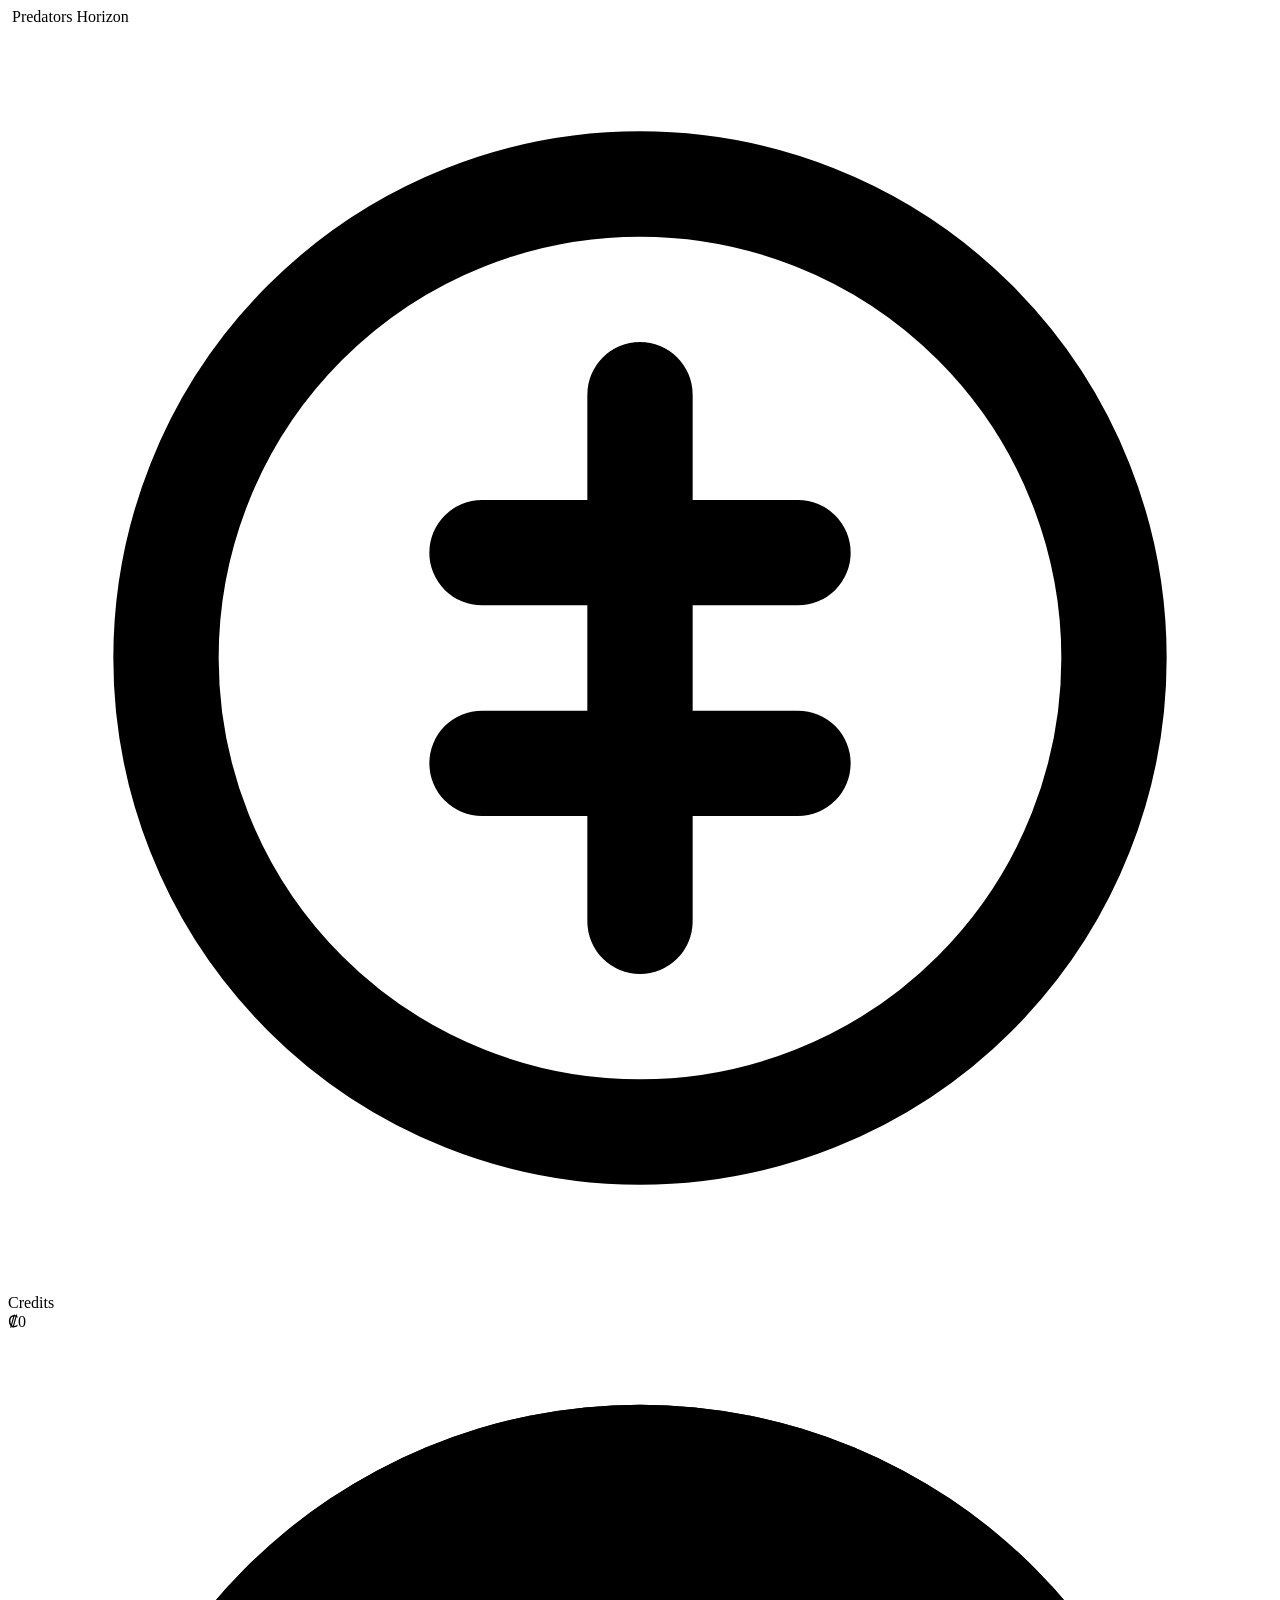
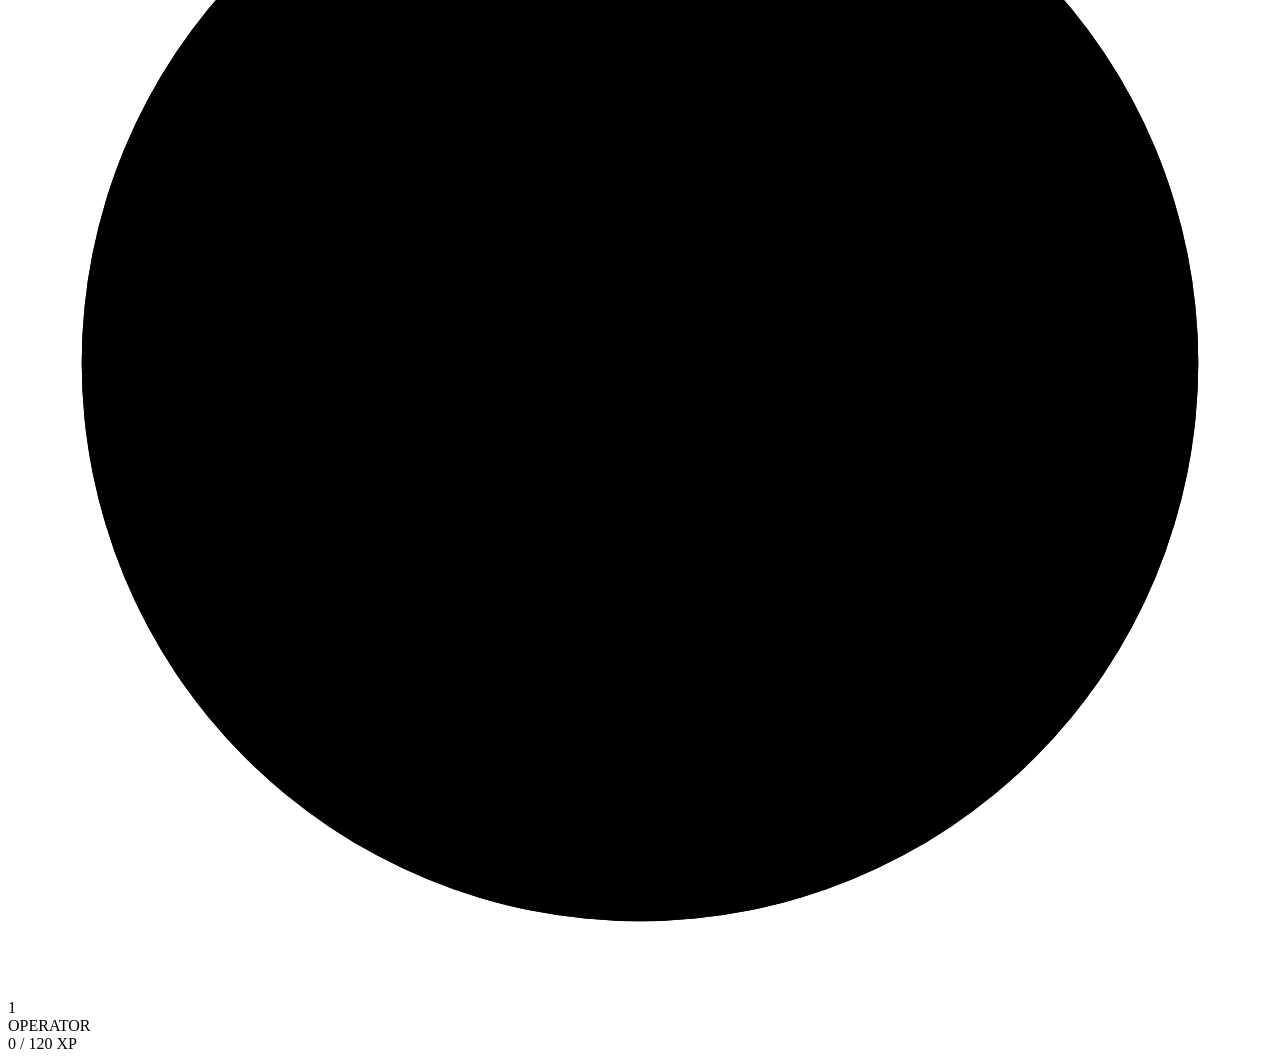
==== app.html @ a0412304 "Add files via upload" ====
<!DOCTYPE html>
<html lang="en">
<head>
<meta charset="UTF-8">
<meta name="viewport" content="width=device-width, initial-scale=1, maximum-scale=1, user-scalable=no">
<title>Safehouse — Predators Horizon</title>
<meta name="theme-color" content="#050505">
<link rel="icon" type="image/svg+xml" href="assets/logo/logo.svg">
<link rel="preconnect" href="https://fonts.googleapis.com">
<link rel="preconnect" href="https://fonts.gstatic.com" crossorigin>
<link href="https://fonts.googleapis.com/css2?family=Orbitron:wght@500;700;900&family=Rajdhani:wght@500;600;700&family=JetBrains+Mono:wght@400;700&display=swap" rel="stylesheet">
<link rel="stylesheet" href="css/tokens.css">
<link rel="stylesheet" href="css/hub.css">
<link rel="stylesheet" href="css/intro.css">
</head>
<body>

<div class="hub" id="hub">

  <!-- ═══════════ SIDEBAR ═══════════ -->
  <aside class="hub__sidebar" id="sidebar">
    <!-- Rooms are rendered by hub.js -->
  </aside>

  <!-- ═══════════ TOPBAR ═══════════ -->
  <header class="hub__topbar">
    <div class="hub__brand">
      <img src="assets/logo/logo.svg" alt="">
      <span class="hub__brand-name">Predators Horizon</span>
    </div>

    <div class="hub__status">
      <div class="hub__stat" title="Credits">
        <svg class="hub__stat-icon" viewBox="0 0 24 24" fill="none" stroke="currentColor" stroke-width="2" stroke-linecap="round" stroke-linejoin="round">
          <circle cx="12" cy="12" r="9"/>
          <path d="M12 7 v10 M9 10 h6 M9 14 h6"/>
        </svg>
        <div>
          <div class="hub__stat-label">Credits</div>
          <div class="hub__stat-value" id="topbarCredits">₡0</div>
        </div>
      </div>

      <div class="hub__xp" id="topbarXp">
        <div class="hub__xp-ring">
          <svg viewBox="0 0 36 36">
            <circle class="bg" cx="18" cy="18" r="15.9"></circle>
            <circle class="fg" id="xpRing" cx="18" cy="18" r="15.9"></circle>
          </svg>
          <span class="hub__xp-level" id="topbarLevel">1</span>
        </div>
        <div class="hub__xp-meta">
          <div class="hub__xp-name" id="topbarName">OPERATOR</div>
          <div class="hub__xp-sub" id="topbarXpSub">0 / 120 XP</div>
        </div>
      </div>
    </div>
  </header>

  <!-- ═══════════ MAIN ═══════════ -->
  <main class="hub__main" id="main">
    <!-- Rooms rendered by hub.js -->
  </main>

</div>

<!-- Toast layer for transient notifications -->
<div class="toast-layer" id="toastLayer"></div>

<script src="js/core.js"></script>
<script src="js/storage.js"></script>
<script src="js/session.js"></script>
<script src="js/icons.js"></script>
<script src="js/intro.js"></script>
<script src="js/hub.js"></script>
<script src="js/main.js"></script>
</body>
</html>
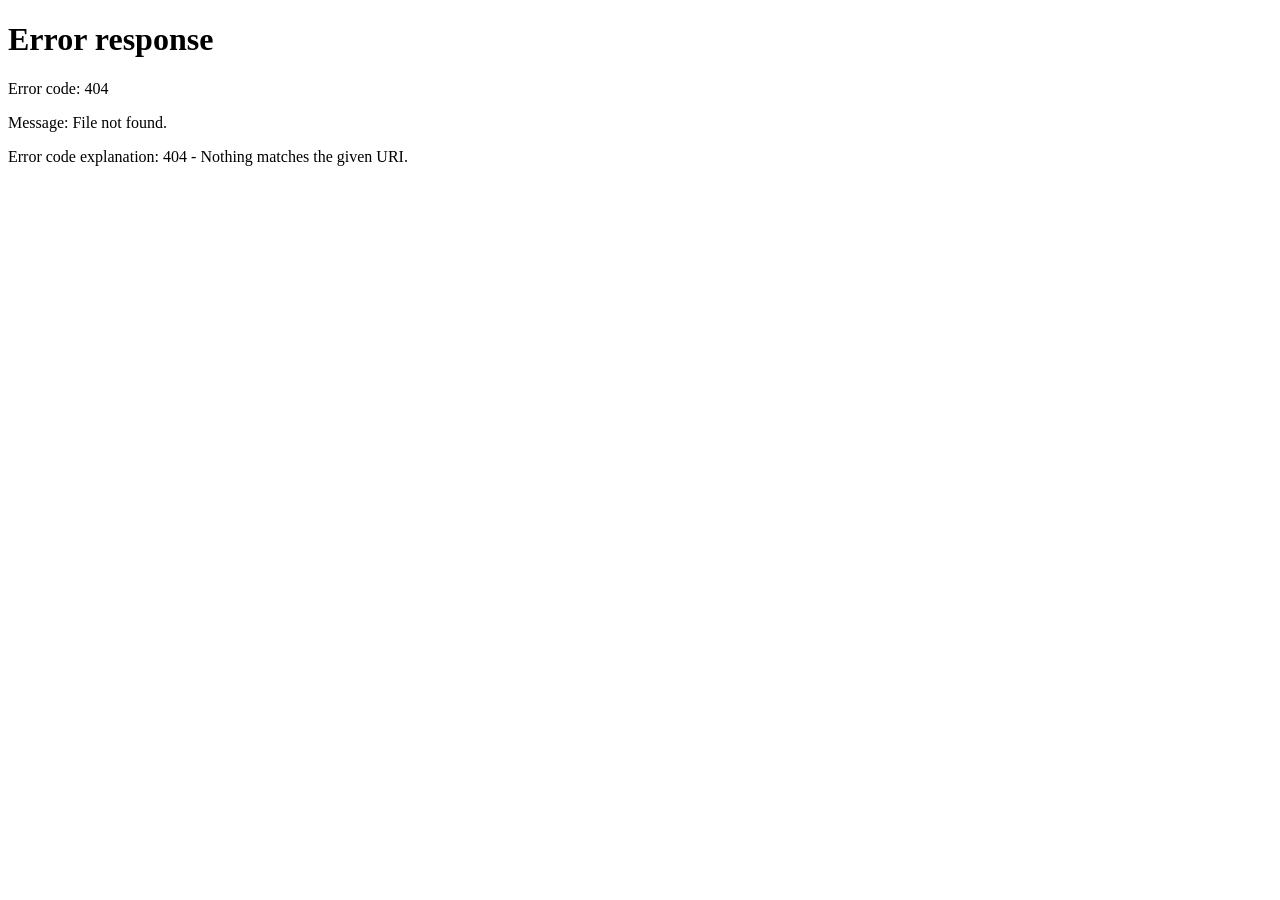
==== commit ce4352c3: "Update app.html" ====
--- a/app.html
+++ b/app.html
@@ -4,75 +4,1667 @@
 <meta charset="UTF-8">
 <meta name="viewport" content="width=device-width, initial-scale=1, maximum-scale=1, user-scalable=no">
 <title>Safehouse — Predators Horizon</title>
-<meta name="theme-color" content="#050505">
-<link rel="icon" type="image/svg+xml" href="assets/logo/logo.svg">
-<link rel="preconnect" href="https://fonts.googleapis.com">
-<link rel="preconnect" href="https://fonts.gstatic.com" crossorigin>
-<link href="https://fonts.googleapis.com/css2?family=Orbitron:wght@500;700;900&family=Rajdhani:wght@500;600;700&family=JetBrains+Mono:wght@400;700&display=swap" rel="stylesheet">
-<link rel="stylesheet" href="css/tokens.css">
-<link rel="stylesheet" href="css/hub.css">
-<link rel="stylesheet" href="css/intro.css">
+<style>
+  * { box-sizing: border-box; margin: 0; padding: 0; }
+  html, body {
+    width: 100%; height: 100%;
+    background: #050505;
+    color: #e8e4dc;
+    font-family: 'Rajdhani', 'Segoe UI', system-ui, sans-serif;
+    font-weight: 600;
+    overflow: hidden;
+  }
+
+  /* ═══════════ LAYOUT ═══════════ */
+  .hub {
+    position: fixed;
+    inset: 0;
+    display: grid;
+    grid-template-columns: 88px 1fr;
+    grid-template-rows: 64px 1fr;
+    grid-template-areas:
+      "sidebar topbar"
+      "sidebar main";
+    background:
+      radial-gradient(ellipse at 30% 20%, rgba(139,26,26,0.10), transparent 55%),
+      radial-gradient(ellipse at 80% 90%, rgba(74,13,13,0.08), transparent 50%),
+      #050505;
+  }
+  .hub::before {
+    content: '';
+    position: absolute;
+    inset: 0;
+    pointer-events: none;
+    background-image:
+      linear-gradient(rgba(139,26,26,0.03) 1px, transparent 1px),
+      linear-gradient(90deg, rgba(139,26,26,0.03) 1px, transparent 1px);
+    background-size: 72px 72px;
+    mask-image: radial-gradient(ellipse at center, black 20%, transparent 80%);
+    -webkit-mask-image: radial-gradient(ellipse at center, black 20%, transparent 80%);
+    opacity: 0.6;
+  }
+
+  /* ═══════════ TOPBAR ═══════════ */
+  .topbar {
+    grid-area: topbar;
+    display: flex;
+    align-items: center;
+    justify-content: space-between;
+    padding: 0 24px;
+    background: linear-gradient(180deg, rgba(5,5,5,0.92), rgba(5,5,5,0.6));
+    backdrop-filter: blur(14px);
+    border-bottom: 1px solid #2a2422;
+    z-index: 10;
+  }
+  .brand {
+    display: flex;
+    align-items: center;
+    gap: 12px;
+  }
+  .brand img {
+    height: 40px;
+    mix-blend-mode: screen;
+  }
+  .brand-name {
+    display: none;
+    font-family: 'Orbitron', 'Segoe UI', sans-serif;
+    font-size: 11px;
+    font-weight: 900;
+    letter-spacing: 0.16em;
+    text-transform: uppercase;
+  }
+  @media (min-width: 720px) { .brand-name { display: block; } }
+  .status {
+    display: flex;
+    align-items: center;
+    gap: 20px;
+  }
+  .stat {
+    display: flex;
+    align-items: center;
+    gap: 8px;
+    font-family: monospace;
+    font-size: 13px;
+    font-weight: 700;
+  }
+  .stat svg {
+    width: 18px; height: 18px;
+    color: #ff3a3a;
+    flex-shrink: 0;
+  }
+  .stat-label {
+    font-size: 9px;
+    letter-spacing: 0.16em;
+    color: #6b6b73;
+    text-transform: uppercase;
+  }
+  .stat-value { color: #e8e4dc; }
+  .xp {
+    display: flex;
+    align-items: center;
+    gap: 12px;
+    padding: 4px 12px 4px 4px;
+    background: rgba(10,10,11,0.6);
+    border: 1px solid #2a2422;
+    border-radius: 999px;
+  }
+  .xp-ring {
+    position: relative;
+    width: 36px; height: 36px;
+  }
+  .xp-ring svg { transform: rotate(-90deg); }
+  .xp-ring circle {
+    fill: none;
+    stroke-width: 3;
+    stroke-linecap: round;
+  }
+  .xp-ring .bg { stroke: #2e2929; }
+  .xp-ring .fg {
+    stroke: #ff3a3a;
+    stroke-dasharray: 100;
+    stroke-dashoffset: 100;
+    filter: drop-shadow(0 0 6px #ff3a3a);
+    transition: stroke-dashoffset 0.5s;
+  }
+  .xp-level {
+    position: absolute;
+    inset: 0;
+    display: grid;
+    place-items: center;
+    font-family: 'Orbitron', sans-serif;
+    font-size: 11px;
+    font-weight: 900;
+    color: #ff3a3a;
+  }
+  .xp-meta { line-height: 1.2; }
+  .xp-name {
+    font-family: 'Orbitron', sans-serif;
+    font-size: 11px;
+    font-weight: 700;
+    letter-spacing: 0.16em;
+    text-transform: uppercase;
+  }
+  .xp-sub {
+    font-family: monospace;
+    font-size: 10px;
+    color: #6b6b73;
+  }
+
+  /* ═══════════ SIDEBAR ═══════════ */
+  .sidebar {
+    grid-area: sidebar;
+    display: flex;
+    flex-direction: column;
+    align-items: center;
+    padding: 16px 0;
+    gap: 8px;
+    background: linear-gradient(180deg, rgba(5,5,5,0.9), rgba(10,10,11,0.7));
+    backdrop-filter: blur(14px);
+    border-right: 1px solid #2a2422;
+    z-index: 10;
+  }
+  .room-btn {
+    position: relative;
+    width: 60px; height: 60px;
+    display: flex;
+    flex-direction: column;
+    align-items: center;
+    justify-content: center;
+    gap: 3px;
+    border-radius: 5px;
+    color: #6b6b73;
+    background: none;
+    border: none;
+    cursor: pointer;
+    transition: all 0.24s;
+    font-family: inherit;
+  }
+  .room-btn svg {
+    width: 24px; height: 24px;
+    transition: all 0.24s;
+  }
+  .room-btn-label {
+    font-family: 'Orbitron', sans-serif;
+    font-size: 8px;
+    font-weight: 700;
+    letter-spacing: 0.08em;
+    text-transform: uppercase;
+  }
+  .room-btn:hover {
+    color: #e8e4dc;
+    background: rgba(139,26,26,0.08);
+  }
+  .room-btn:hover svg { stroke: #ff3a3a; }
+  .room-btn.active {
+    color: #ff3a3a;
+    background: linear-gradient(180deg, rgba(139,26,26,0.18), rgba(74,13,13,0.10));
+  }
+  .room-btn.active svg {
+    stroke: #ff3a3a;
+    filter: drop-shadow(0 0 8px rgba(255,58,58,0.6));
+  }
+  .room-btn.active::before {
+    content: '';
+    position: absolute;
+    left: 0; top: 20%; bottom: 20%;
+    width: 3px;
+    background: #ff3a3a;
+    border-radius: 0 3px 3px 0;
+    box-shadow: 0 0 12px #ff3a3a;
+  }
+  .sidebar-footer {
+    margin-top: auto;
+    display: flex;
+    flex-direction: column;
+    gap: 8px;
+    padding-top: 16px;
+    border-top: 1px solid #2a2422;
+    width: 60%;
+  }
+
+  /* ═══════════ MAIN ═══════════ */
+  .main {
+    grid-area: main;
+    overflow-y: auto;
+    padding: 32px 32px 64px;
+    position: relative;
+  }
+  .main::-webkit-scrollbar { width: 10px; }
+  .main::-webkit-scrollbar-track { background: #0a0a0b; }
+  .main::-webkit-scrollbar-thumb { background: #242020; border-radius: 999px; }
+
+  .room { display: none; }
+  .room.active { display: block; animation: roomIn 0.42s ease both; }
+  @keyframes roomIn {
+    from { opacity: 0; transform: translateX(16px); }
+    to   { opacity: 1; transform: translateX(0); }
+  }
+
+  .room-head {
+    display: flex;
+    align-items: flex-end;
+    justify-content: space-between;
+    gap: 24px;
+    margin-bottom: 32px;
+    padding-bottom: 20px;
+    border-bottom: 1px solid #2a2422;
+    position: relative;
+  }
+  .room-head::after {
+    content: '';
+    position: absolute;
+    left: 0; bottom: -1px;
+    width: 84px; height: 2px;
+    background: #ff3a3a;
+    box-shadow: 0 0 12px #ff3a3a;
+  }
+  .room-kicker {
+    font-family: 'Orbitron', sans-serif;
+    font-size: 10px;
+    font-weight: 700;
+    letter-spacing: 0.28em;
+    text-transform: uppercase;
+    color: #ff3a3a;
+    margin-bottom: 8px;
+    text-shadow: 0 0 20px rgba(255,58,58,0.4);
+  }
+  .room-title {
+    font-family: 'Orbitron', sans-serif;
+    font-size: clamp(24px, 3vw, 36px);
+    font-weight: 900;
+    letter-spacing: 0.16em;
+    text-transform: uppercase;
+    line-height: 1.1;
+  }
+  .room-sub {
+    font-size: 15px;
+    color: #b8b2a8;
+    margin-top: 8px;
+    max-width: 640px;
+    line-height: 1.6;
+  }
+
+  /* ═══════════ DOOR ROOM ═══════════ */
+  .door {
+    display: grid;
+    grid-template-columns: 1.4fr 1fr;
+    gap: 32px;
+  }
+  @media (max-width: 900px) { .door { grid-template-columns: 1fr; } }
+  .door-hero {
+    position: relative;
+    padding: 40px;
+    background:
+      radial-gradient(ellipse at 30% 30%, rgba(139,26,26,0.28), transparent 60%),
+      linear-gradient(160deg, #1a1616, #0a0a0b);
+    border: 1px solid rgba(139,26,26,0.5);
+    border-radius: 5px;
+    overflow: hidden;
+    min-height: 380px;
+    display: flex;
+    flex-direction: column;
+    justify-content: space-between;
+  }
+  .door-hero::before {
+    content: '';
+    position: absolute;
+    inset: 0;
+    background-image:
+      linear-gradient(rgba(255,58,58,0.06) 1px, transparent 1px),
+      linear-gradient(90deg, rgba(255,58,58,0.06) 1px, transparent 1px);
+    background-size: 40px 40px;
+    mask-image: radial-gradient(ellipse at 40% 40%, black 20%, transparent 75%);
+    -webkit-mask-image: radial-gradient(ellipse at 40% 40%, black 20%, transparent 75%);
+    pointer-events: none;
+  }
+  .door-hero > * { position: relative; z-index: 2; }
+  .door-badge {
+    display: inline-flex;
+    align-items: center;
+    gap: 8px;
+    padding: 6px 12px;
+    background: rgba(5,5,5,0.6);
+    border: 1px solid rgba(139,26,26,0.5);
+    border-radius: 999px;
+    font-family: 'Orbitron', sans-serif;
+    font-size: 10px;
+    font-weight: 700;
+    letter-spacing: 0.16em;
+    text-transform: uppercase;
+    color: #ff3a3a;
+    margin-bottom: 20px;
+  }
+  .door-badge::before {
+    content: '';
+    width: 6px; height: 6px;
+    border-radius: 50%;
+    background: #ff3a3a;
+    box-shadow: 0 0 10px #ff3a3a;
+    animation: pulse 1.8s ease-in-out infinite;
+  }
+  @keyframes pulse {
+    0%, 100% { opacity: 1; transform: scale(1); }
+    50%      { opacity: 0.4; transform: scale(0.8); }
+  }
+  .door-title {
+    font-family: 'Orbitron', sans-serif;
+    font-size: clamp(36px, 5vw, 64px);
+    font-weight: 900;
+    letter-spacing: 0.16em;
+    text-transform: uppercase;
+    line-height: 1;
+    margin-bottom: 16px;
+  }
+  .door-title span { color: #ff3a3a; text-shadow: 0 0 40px rgba(255,58,58,0.6); }
+  .door-lead {
+    font-size: 15px;
+    color: #b8b2a8;
+    line-height: 1.7;
+    margin-bottom: 32px;
+    max-width: 460px;
+  }
+  .door-cta { display: flex; gap: 12px; flex-wrap: wrap; }
+
+  /* ── Panels ── */
+  .panel {
+    background: linear-gradient(160deg, #1a1616, #0a0a0b);
+    border: 1px solid #2a2422;
+    border-radius: 5px;
+    padding: 20px;
+  }
+  .panel-title {
+    font-family: 'Orbitron', sans-serif;
+    font-size: 11px;
+    font-weight: 700;
+    letter-spacing: 0.16em;
+    text-transform: uppercase;
+    color: #b8b2a8;
+    margin-bottom: 16px;
+    padding-bottom: 12px;
+    border-bottom: 1px solid #2a2422;
+  }
+
+  /* ── Buttons ── */
+  .btn {
+    display: inline-flex;
+    align-items: center;
+    justify-content: center;
+    gap: 8px;
+    padding: 12px 24px;
+    font-family: 'Orbitron', sans-serif;
+    font-size: 12px;
+    font-weight: 700;
+    letter-spacing: 0.16em;
+    text-transform: uppercase;
+    border: 1.5px solid #ff3a3a;
+    background: linear-gradient(180deg, #8b1a1a, #4a0d0d);
+    color: #fff;
+    border-radius: 3px;
+    cursor: pointer;
+    box-shadow: 0 0 24px rgba(255,58,58,0.4);
+    transition: all 0.24s;
+    text-decoration: none;
+  }
+  .btn:hover {
+    background: linear-gradient(180deg, #ff3a3a, #8b1a1a);
+    transform: translateY(-1px);
+    box-shadow: 0 0 32px rgba(255,58,58,0.7);
+  }
+  .btn.lg { padding: 16px 40px; font-size: 14px; }
+  .btn.sm { padding: 8px 16px; font-size: 10px; }
+  .btn.block { width: 100%; }
+  .btn.ghost {
+    background: transparent;
+    border-color: #2a2422;
+    color: #b8b2a8;
+    box-shadow: none;
+  }
+  .btn.ghost:hover {
+    border-color: #ff3a3a;
+    color: #e8e4dc;
+  }
+  .btn:disabled {
+    opacity: 0.4;
+    cursor: not-allowed;
+    transform: none;
+    box-shadow: none;
+  }
+
+  /* ── Item grids ── */
+  .item-grid {
+    display: grid;
+    grid-template-columns: repeat(auto-fill, minmax(200px, 1fr));
+    gap: 16px;
+  }
+  .item-card {
+    position: relative;
+    background: linear-gradient(160deg, #1a1616, #0a0a0b);
+    border: 1px solid #2a2422;
+    border-radius: 5px;
+    padding: 16px;
+    transition: all 0.24s;
+    display: flex;
+    flex-direction: column;
+    gap: 12px;
+    min-height: 260px;
+  }
+  .item-card:hover {
+    border-color: #8b1a1a;
+    transform: translateY(-3px);
+    box-shadow: 0 6px 18px rgba(0,0,0,0.5);
+  }
+  .item-card.locked { opacity: 0.65; }
+  .item-card.equipped {
+    border-color: #ff3a3a;
+    box-shadow: 0 0 24px rgba(255,58,58,0.25);
+  }
+  .item-card.equipped::after {
+    content: 'EQUIPPED';
+    position: absolute;
+    top: 8px; right: 8px;
+    padding: 3px 8px;
+    background: #ff3a3a;
+    color: #fff;
+    font-family: 'Orbitron', sans-serif;
+    font-size: 8px;
+    font-weight: 900;
+    letter-spacing: 0.14em;
+    border-radius: 2px;
+    box-shadow: 0 0 12px rgba(255,58,58,0.7);
+  }
+  .item-icon {
+    aspect-ratio: 1;
+    display: flex;
+    align-items: center;
+    justify-content: center;
+    background: radial-gradient(circle at 50% 40%, rgba(139,26,26,0.15), transparent 70%), rgba(5,5,5,0.5);
+    border-radius: 3px;
+    overflow: hidden;
+  }
+  .item-icon svg { width: 70%; height: 70%; }
+  .item-name {
+    font-family: 'Orbitron', sans-serif;
+    font-size: 13px;
+    font-weight: 700;
+    letter-spacing: 0.16em;
+    text-transform: uppercase;
+    line-height: 1.2;
+  }
+  .item-desc {
+    font-size: 11px;
+    color: #6b6b73;
+    line-height: 1.5;
+    flex: 1;
+  }
+  .item-meta {
+    display: flex;
+    align-items: center;
+    justify-content: space-between;
+    gap: 8px;
+    padding-top: 12px;
+    border-top: 1px solid #2a2422;
+  }
+  .item-tier {
+    font-family: monospace;
+    font-size: 10px;
+    color: #6b6b73;
+    text-transform: uppercase;
+  }
+  .item-cost {
+    font-family: monospace;
+    font-size: 12px;
+    font-weight: 700;
+    color: #ff3a3a;
+  }
+  .item-cost.owned { color: #4ade80; }
+  .item-cost.poor { color: #ff3a3a; opacity: 0.5; }
+
+  /* ── Loadout slots ── */
+  .slots {
+    display: grid;
+    grid-template-columns: repeat(4, 1fr);
+    gap: 8px;
+  }
+  .slot {
+    aspect-ratio: 1;
+    background: rgba(5,5,5,0.6);
+    border: 1px solid #2a2422;
+    border-radius: 3px;
+    position: relative;
+    display: flex;
+    align-items: center;
+    justify-content: center;
+    cursor: pointer;
+    transition: all 0.24s;
+  }
+  .slot:hover {
+    border-color: #8b1a1a;
+    background: rgba(139,26,26,0.08);
+  }
+  .slot.empty { border-style: dashed; }
+  .slot.empty::after {
+    content: '+';
+    position: absolute;
+    font-family: monospace;
+    font-size: 22px;
+    color: #2e2929;
+  }
+  .slot-key {
+    position: absolute;
+    top: 3px; left: 5px;
+    font-family: monospace;
+    font-size: 9px;
+    color: #6b6b73;
+    z-index: 2;
+  }
+  .slot svg { width: 70%; height: 70%; }
+  .slot.active {
+    border-color: #ff3a3a;
+    box-shadow: 0 0 20px rgba(255,58,58,0.35);
+  }
+
+  /* ── Profile / Terminal ── */
+  .profile-card {
+    background: linear-gradient(160deg, #1a1616, #0a0a0b);
+    border: 1px solid #2a2422;
+    border-radius: 5px;
+    padding: 24px;
+    margin-bottom: 16px;
+  }
+  .profile-identity {
+    display: flex;
+    align-items: center;
+    gap: 20px;
+  }
+  .avatar {
+    width: 100px; height: 100px;
+    border-radius: 50%;
+    background: rgba(5,5,5,0.6);
+    border: 2px solid #8b1a1a;
+    overflow: hidden;
+    flex-shrink: 0;
+    display: flex;
+    align-items: center;
+    justify-content: center;
+    box-shadow: 0 0 30px rgba(255,58,58,0.2);
+  }
+  .avatar svg { width: 90%; height: 90%; }
+  .p-name {
+    font-family: 'Orbitron', sans-serif;
+    font-size: 24px;
+    font-weight: 900;
+    letter-spacing: 0.16em;
+    text-transform: uppercase;
+    margin-bottom: 8px;
+  }
+  .tags { display: flex; gap: 8px; flex-wrap: wrap; }
+  .tag {
+    padding: 3px 10px;
+    border: 1px solid #2a2422;
+    border-radius: 999px;
+    font-family: monospace;
+    font-size: 10px;
+    color: #6b6b73;
+    text-transform: uppercase;
+  }
+  .tag.guest { border-color: #fbbf24; color: #fbbf24; }
+
+  .term-row {
+    display: flex;
+    justify-content: space-between;
+    padding: 8px 0;
+    border-bottom: 1px dashed rgba(139,26,26,0.15);
+  }
+  .term-row:last-child { border-bottom: none; }
+  .term-label {
+    font-size: 11px;
+    color: #6b6b73;
+    text-transform: uppercase;
+    letter-spacing: 0.06em;
+  }
+  .term-value {
+    font-family: monospace;
+    font-size: 13px;
+    font-weight: 700;
+    color: #e8e4dc;
+  }
+
+  .empty {
+    padding: 40px 24px;
+    text-align: center;
+    color: #6b6b73;
+    font-family: monospace;
+    font-size: 12px;
+    text-transform: uppercase;
+    border: 1px dashed #2e2929;
+    border-radius: 5px;
+  }
+
+  /* ── Toast ── */
+  .toasts {
+    position: fixed;
+    bottom: 24px; right: 24px;
+    z-index: 500;
+    display: flex;
+    flex-direction: column;
+    gap: 8px;
+    pointer-events: none;
+  }
+  .toast {
+    padding: 12px 20px;
+    background: linear-gradient(160deg, #242020, #0a0a0b);
+    border: 1px solid rgba(139,26,26,0.5);
+    border-left: 3px solid #ff3a3a;
+    border-radius: 3px;
+    font-family: 'Orbitron', sans-serif;
+    font-size: 11px;
+    font-weight: 700;
+    letter-spacing: 0.16em;
+    text-transform: uppercase;
+    animation: toastIn 0.24s ease both;
+    max-width: 320px;
+  }
+  @keyframes toastIn {
+    from { opacity: 0; transform: translateX(20px); }
+    to   { opacity: 1; transform: translateX(0); }
+  }
+
+  /* ── Responsive ── */
+  @media (max-width: 720px) {
+    .hub { grid-template-columns: 60px 1fr; }
+    .main { padding: 20px 16px 48px; }
+    .door-hero { padding: 24px; min-height: auto; }
+    .brand-name { display: none; }
+  }
+
+  /* ── Load Orbitron for the display font ── */
+  @import url('https://fonts.googleapis.com/css2?family=Orbitron:wght@500;700;900&family=Rajdhani:wght@500;600;700&display=swap');
+</style>
 </head>
 <body>
 
-<div class="hub" id="hub">
+<div class="hub">
 
   <!-- ═══════════ SIDEBAR ═══════════ -->
-  <aside class="hub__sidebar" id="sidebar">
-    <!-- Rooms are rendered by hub.js -->
-  </aside>
+  <aside class="sidebar" id="sidebar"></aside>
 
   <!-- ═══════════ TOPBAR ═══════════ -->
-  <header class="hub__topbar">
-    <div class="hub__brand">
+  <header class="topbar">
+    <div class="brand">
       <img src="assets/logo/logo.svg" alt="">
-      <span class="hub__brand-name">Predators Horizon</span>
+      <span class="brand-name">Predators Horizon</span>
     </div>
-
-    <div class="hub__status">
-      <div class="hub__stat" title="Credits">
-        <svg class="hub__stat-icon" viewBox="0 0 24 24" fill="none" stroke="currentColor" stroke-width="2" stroke-linecap="round" stroke-linejoin="round">
+    <div class="status">
+      <div class="stat">
+        <svg viewBox="0 0 24 24" fill="none" stroke="currentColor" stroke-width="2" stroke-linecap="round" stroke-linejoin="round">
           <circle cx="12" cy="12" r="9"/>
           <path d="M12 7 v10 M9 10 h6 M9 14 h6"/>
         </svg>
         <div>
-          <div class="hub__stat-label">Credits</div>
-          <div class="hub__stat-value" id="topbarCredits">₡0</div>
+          <div class="stat-label">Credits</div>
+          <div class="stat-value" id="creditsEl">₡0</div>
         </div>
       </div>
-
-      <div class="hub__xp" id="topbarXp">
-        <div class="hub__xp-ring">
+      <div class="xp">
+        <div class="xp-ring">
           <svg viewBox="0 0 36 36">
             <circle class="bg" cx="18" cy="18" r="15.9"></circle>
             <circle class="fg" id="xpRing" cx="18" cy="18" r="15.9"></circle>
           </svg>
-          <span class="hub__xp-level" id="topbarLevel">1</span>
+          <span class="xp-level" id="levelEl">1</span>
         </div>
-        <div class="hub__xp-meta">
-          <div class="hub__xp-name" id="topbarName">OPERATOR</div>
-          <div class="hub__xp-sub" id="topbarXpSub">0 / 120 XP</div>
+        <div class="xp-meta">
+          <div class="xp-name" id="nameEl">OPERATOR</div>
+          <div class="xp-sub" id="xpSubEl">0 / 120 XP</div>
         </div>
       </div>
     </div>
   </header>
 
   <!-- ═══════════ MAIN ═══════════ -->
-  <main class="hub__main" id="main">
-    <!-- Rooms rendered by hub.js -->
-  </main>
+  <main class="main" id="main"></main>
 
 </div>
 
-<!-- Toast layer for transient notifications -->
-<div class="toast-layer" id="toastLayer"></div>
-
-<script src="js/core.js"></script>
-<script src="js/storage.js"></script>
-<script src="js/session.js"></script>
-<script src="js/icons.js"></script>
-<script src="js/intro.js"></script>
-<script src="js/hub.js"></script>
-<script src="js/main.js"></script>
+<div class="toasts" id="toasts"></div>
+
+<script>
+/* ═══════════════════════════════════════════════════════════════
+   SELF-CONTAINED HUB — no external dependencies
+   ═══════════════════════════════════════════════════════════════ */
+
+(function () {
+  'use strict';
+
+  /* ── Storage keys ── */
+  var SAVE_KEY = 'predatorshorizon.save.v1';
+  var SESSION_KEY = 'predatorshorizon.session.v1';
+
+  /* ── Utility ── */
+  function $(id) { return document.getElementById(id); }
+  function qsa(sel, root) { return Array.prototype.slice.call((root || document).querySelectorAll(sel)); }
+  function el(tag, cls, html) {
+    var n = document.createElement(tag);
+    if (cls) n.className = cls;
+    if (html != null) n.innerHTML = html;
+    return n;
+  }
+  function esc(s) {
+    return String(s).replace(/[&<>"']/g, function (c) {
+      return { '&': '&amp;', '<': '&lt;', '>': '&gt;', '"': '&quot;', "'": '&#39;' }[c];
+    });
+  }
+  function fmtCoins(n) {
+    if (n >= 1e6) return '₡' + (n / 1e6).toFixed(1) + 'M';
+    if (n >= 1e3) return '₡' + (n / 1e3).toFixed(1) + 'k';
+    return '₡' + Math.round(n);
+  }
+  function fmtTime(sec) {
+    var s = Math.max(0, Math.floor(sec));
+    return Math.floor(s / 60) + ':' + String(s % 60).padStart(2, '0');
+  }
+
+  /* ── Storage ── */
+  function loadSave() {
+    try {
+      var raw = localStorage.getItem(SAVE_KEY);
+      if (!raw) return { schema: 1, operators: {}, lastOperator: null };
+      var parsed = JSON.parse(raw);
+      if (!parsed || typeof parsed !== 'object') return { schema: 1, operators: {}, lastOperator: null };
+      if (!parsed.operators) parsed.operators = {};
+      return parsed;
+    } catch (e) { return { schema: 1, operators: {}, lastOperator: null }; }
+  }
+  function writeSave(s) {
+    try { localStorage.setItem(SAVE_KEY, JSON.stringify(s)); return true; }
+    catch (e) { return false; }
+  }
+  function loadSession() {
+    try {
+      var raw = localStorage.getItem(SESSION_KEY);
+      if (!raw) return null;
+      return JSON.parse(raw);
+    } catch (e) { return null; }
+  }
+  function clearSession() {
+    try { localStorage.removeItem(SESSION_KEY); } catch (e) {}
+  }
+
+  /* ── Data tables (mirrors js/icons.js) ── */
+  var WEAPONS = [
+    { id: 0, name: 'Kinetic Rifle', shape: 'rifle', accent: '#ff3a3a', glyph: '◆', tier: 1, cost: 0, dps: 180, desc: 'Reliable. Free. Always loaded.' },
+    { id: 1, name: 'Pulse SMG', shape: 'smg', accent: '#ff5a5a', glyph: '▦', tier: 1, cost: 400, dps: 163, desc: 'Rapid fire. Low damage per shot.' },
+    { id: 2, name: 'Scatter Shot', shape: 'shotgun', accent: '#ff8a3a', glyph: '✣', tier: 1, cost: 900, dps: 155, desc: 'Five pellets in a cone.' },
+    { id: 3, name: 'Rail Sniper', shape: 'sniper', accent: '#ffe27a', glyph: '╋', tier: 2, cost: 1600, dps: 124, desc: 'Pierces everything in a line.' },
+    { id: 4, name: 'Plasma Burst', shape: 'pistol', accent: '#ff78f0', glyph: '✦', tier: 2, cost: 2400, dps: 117, desc: 'Big plasma orbs, slight homing.' },
+    { id: 5, name: 'Singularity Cannon', shape: 'cannon', accent: '#b791ff', glyph: '●', tier: 3, cost: 3200, dps: 87, desc: 'Slow orb with splash damage.' },
+    { id: 6, name: 'Rocket Launcher', shape: 'launcher', accent: '#ff8a5b', glyph: '▲', tier: 3, cost: 4200, dps: 63, desc: 'Homing rocket, big explosion.' },
+    { id: 7, name: 'Gravity Well', shape: 'orb', accent: '#9c7cff', glyph: '◎', tier: 3, cost: 5200, dps: 26, desc: 'Pulls enemies, damages over time.' },
+    { id: 8, name: 'Arc Beam', shape: 'beam', accent: '#8ee4ff', glyph: '≡', tier: 4, cost: 6400, dps: 189, desc: 'Instant hitscan beam.' },
+    { id: 9, name: 'Chain Lightning', shape: 'tesla', accent: '#ffe27a', glyph: '⚡', tier: 4, cost: 7800, dps: 63, desc: 'Arcs between up to 5 enemies.' },
+    { id: 10, name: 'Proximity Mines', shape: 'drum', accent: '#ff5fa7', glyph: '◈', tier: 4, cost: 9200, dps: 164, desc: 'Drops mines that detonate on contact.' },
+    { id: 11, name: 'Flak Burster', shape: 'flak', accent: '#ffa06b', glyph: '✺', tier: 5, cost: 11000, dps: 57, desc: 'Explodes into a cloud of shrapnel.' }
+  ];
+
+  var SKINS = [
+    { id: 0, name: 'Vanguard', shape: 'assault', body: '#dfe7ff', accent: '#8ee4ff', visor: 'bar', tier: 1, cost: 0, desc: 'Standard issue. Pale blue plate.' },
+    { id: 1, name: 'Spectre', shape: 'stealth', body: '#1a1420', accent: '#b791ff', visor: 'ghost', tier: 1, cost: 300, desc: 'Semi-transparent ghost plate.' },
+    { id: 2, name: 'Raptor', shape: 'scout', body: '#17291f', accent: '#7dffcf', visor: 'beak', tier: 1, cost: 600, desc: 'Hunter green, feathered silhouette.' },
+    { id: 3, name: 'Titan', shape: 'heavy', body: '#3b1822', accent: '#ff4d7a', visor: 'slit', tier: 2, cost: 900, desc: 'Deep crimson heavy plate.' },
+    { id: 4, name: 'Nova', shape: 'assault', body: '#30210b', accent: '#ffd76b', visor: 'star', tier: 2, cost: 1200, desc: 'Golden core, star-shaped visor.' },
+    { id: 5, name: 'Phantom', shape: 'stealth', body: '#24152f', accent: '#ff78f0', visor: 'hollow', tier: 2, cost: 1600, desc: 'Violet glitch artifacts.' },
+    { id: 6, name: 'Warden', shape: 'heavy', body: '#c8ced8', accent: '#ffffff', visor: 'single', tier: 2, cost: 2000, desc: 'Polished white plate, silver trim.' },
+    { id: 7, name: 'Inferno', shape: 'heavy', body: '#35170d', accent: '#ff8a5b', visor: 'bar', tier: 3, cost: 2500, desc: 'Charred orange, ember vents.' },
+    { id: 8, name: 'Frostbite', shape: 'scout', body: '#0b2430', accent: '#8ee4ff', visor: 'slit', tier: 3, cost: 3000, desc: 'Frost veins, cold white visor.' },
+    { id: 9, name: 'Venom', shape: 'scout', body: '#132b16', accent: '#9dff5b', visor: 'slit', tier: 3, cost: 3600, desc: 'Acid-green drip lines.' },
+    { id: 10, name: 'Solaris', shape: 'assault', body: '#3a2a00', accent: '#ffea00', visor: 'star', tier: 3, cost: 4200, desc: 'Solar corona glow.' },
+    { id: 11, name: 'Abyss', shape: 'stealth', body: '#060614', accent: '#6a5aff', visor: 'hollow', tier: 4, cost: 5000, desc: 'Vacuum-energy lines. No visor.' },
+    { id: 12, name: 'Chrome', shape: 'assault', body: '#c8ced8', accent: '#ff5a5a', visor: 'bar', tier: 4, cost: 6000, desc: 'Mirror polish.' },
+    { id: 13, name: 'Crimson', shape: 'heavy', body: '#2b0510', accent: '#ff2d6a', visor: 'single', tier: 4, cost: 7200, desc: 'Blood-red heavy plate.' },
+    { id: 14, name: 'Quantum', shape: 'stealth', body: '#1a0b38', accent: '#c86fff', visor: 'ghost', tier: 5, cost: 8600, desc: 'Probability-fracture plating.' },
+    { id: 15, name: 'Singularity', shape: 'assault', body: '#05050f', accent: '#ff5fa7', visor: 'star', tier: 5, cost: 10000, desc: 'Glowing accretion ring.' }
+  ];
+
+  var TERRAINS = [
+    { id: 0, name: 'City Blocks', layout: 'grid', ground: '#0d0d10', lines: '#ff3a3a', tier: 1, cost: 0, desc: 'Dense neon city. Tight sightlines.' },
+    { id: 1, name: 'Endless City', layout: 'grid', ground: '#0a0a0d', lines: '#ff5a5a', tier: 1, cost: 500, desc: 'Infinite streets. No exit.' },
+    { id: 2, name: 'Caverns', layout: 'blobs', ground: '#0d0a14', lines: '#b791ff', tier: 2, cost: 1200, desc: 'Crystal caverns. Close quarters.' },
+    { id: 3, name: 'Neon Docks', layout: 'stripes', ground: '#0a0d12', lines: '#8ee4ff', tier: 2, cost: 2000, desc: 'Harbor district. Water lanes.' },
+    { id: 4, name: 'Orbital Ring', layout: 'rings', ground: '#0d0d14', lines: '#ffffff', tier: 3, cost: 3200, desc: 'Space station ring interior.' },
+    { id: 5, name: 'Ash Flats', layout: 'cracks', ground: '#12100d', lines: '#ff8a5b', tier: 3, cost: 4600, desc: 'Cracked ash desert. Long sightlines.' },
+    { id: 6, name: 'Data Spire', layout: 'circuit', ground: '#0a0d0f', lines: '#7dffcf', tier: 4, cost: 6400, desc: 'Monolithic server complex.' },
+    { id: 7, name: 'Void Trench', layout: 'trench', ground: '#080509', lines: '#ff5fa7', tier: 5, cost: 9000, desc: 'Deep space trench. Nothing below.' }
+  ];
+
+  /* ═══════════════════════════════════════════════════════════════
+     PROCEDURAL SVG ICONS
+     ═══════════════════════════════════════════════════════════════ */
+
+  function svgWrap(size, content) {
+    return '<svg xmlns="http://www.w3.org/2000/svg" viewBox="0 0 ' + size + ' ' + size + '" preserveAspectRatio="xMidYMid meet" aria-hidden="true">' + content + '</svg>';
+  }
+
+  var weaponShapes = {
+    rifle: function (a) {
+      return '<rect x="14" y="42" width="72" height="12" rx="2" fill="#2a2422" stroke="' + a + '" stroke-width="1.2"/>' +
+        '<rect x="14" y="42" width="72" height="3" fill="' + a + '" opacity="0.85"/>' +
+        '<rect x="34" y="54" width="14" height="10" rx="1" fill="#1a1616" stroke="' + a + '" stroke-width="0.8"/>' +
+        '<rect x="24" y="36" width="20" height="6" rx="1" fill="#1a1616" stroke="' + a + '" stroke-width="0.8"/>' +
+        '<circle cx="24" cy="48" r="3.5" fill="' + a + '" opacity="0.9"/>' +
+        '<rect x="86" y="44" width="6" height="8" rx="1" fill="' + a + '"/>';
+    },
+    smg: function (a) {
+      return '<rect x="20" y="44" width="60" height="11" rx="2" fill="#2a2422" stroke="' + a + '" stroke-width="1.2"/>' +
+        '<rect x="20" y="44" width="60" height="3" fill="' + a + '" opacity="0.85"/>' +
+        '<rect x="42" y="55" width="10" height="14" rx="1" fill="#1a1616" stroke="' + a + '" stroke-width="0.8"/>' +
+        '<rect x="30" y="38" width="14" height="6" rx="1" fill="#1a1616" stroke="' + a + '" stroke-width="0.8"/>' +
+        '<rect x="80" y="46" width="8" height="7" rx="1" fill="' + a + '"/>';
+    },
+    shotgun: function (a) {
+      return '<rect x="12" y="40" width="76" height="10" rx="2" fill="#2a2422" stroke="' + a + '" stroke-width="1.2"/>' +
+        '<rect x="12" y="50" width="76" height="8" rx="2" fill="#2a2422" stroke="' + a + '" stroke-width="1.2"/>' +
+        '<rect x="12" y="40" width="76" height="3" fill="' + a + '" opacity="0.85"/>' +
+        '<rect x="12" y="50" width="76" height="3" fill="' + a + '" opacity="0.85"/>' +
+        '<rect x="34" y="58" width="16" height="8" rx="1" fill="#1a1616" stroke="' + a + '" stroke-width="0.8"/>' +
+        '<circle cx="88" cy="45" r="3" fill="' + a + '"/>' +
+        '<circle cx="88" cy="54" r="3" fill="' + a + '"/>';
+    },
+    sniper: function (a) {
+      return '<rect x="8" y="46" width="84" height="8" rx="2" fill="#2a2422" stroke="' + a + '" stroke-width="1.2"/>' +
+        '<rect x="8" y="46" width="84" height="2.5" fill="' + a + '" opacity="0.9"/>' +
+        '<rect x="30" y="38" width="24" height="8" rx="1" fill="#1a1616" stroke="' + a + '" stroke-width="0.8"/>' +
+        '<rect x="40" y="54" width="12" height="9" rx="1" fill="#1a1616" stroke="' + a + '" stroke-width="0.8"/>' +
+        '<circle cx="16" cy="50" r="4" fill="' + a + '" opacity="0.85"/>' +
+        '<rect x="88" y="47" width="6" height="6" rx="1" fill="' + a + '"/>';
+    },
+    pistol: function (a) {
+      return '<rect x="30" y="44" width="40" height="12" rx="2" fill="#2a2422" stroke="' + a + '" stroke-width="1.2"/>' +
+        '<rect x="30" y="44" width="40" height="3" fill="' + a + '" opacity="0.85"/>' +
+        '<rect x="36" y="56" width="12" height="16" rx="1" fill="#1a1616" stroke="' + a + '" stroke-width="0.8"/>' +
+        '<circle cx="64" cy="50" r="4" fill="' + a + '" opacity="0.9"/>';
+    },
+    cannon: function (a) {
+      return '<rect x="18" y="42" width="56" height="16" rx="3" fill="#2a2422" stroke="' + a + '" stroke-width="1.2"/>' +
+        '<rect x="18" y="42" width="56" height="3" fill="' + a + '" opacity="0.85"/>' +
+        '<circle cx="76" cy="50" r="7" fill="#1a1616" stroke="' + a + '" stroke-width="1.2"/>' +
+        '<circle cx="76" cy="50" r="3.5" fill="' + a + '" opacity="0.9"/>' +
+        '<rect x="34" y="58" width="14" height="12" rx="1" fill="#1a1616" stroke="' + a + '" stroke-width="0.8"/>';
+    },
+    launcher: function (a) {
+      return '<rect x="14" y="38" width="72" height="18" rx="4" fill="#2a2422" stroke="' + a + '" stroke-width="1.2"/>' +
+        '<rect x="14" y="38" width="72" height="4" fill="' + a + '" opacity="0.85"/>' +
+        '<rect x="30" y="56" width="16" height="12" rx="1" fill="#1a1616" stroke="' + a + '" stroke-width="0.8"/>' +
+        '<circle cx="86" cy="47" r="5" fill="' + a + '" opacity="0.9"/>';
+    },
+    orb: function (a) {
+      return '<circle cx="50" cy="50" r="22" fill="#1a1616" stroke="' + a + '" stroke-width="1.2"/>' +
+        '<circle cx="50" cy="50" r="14" fill="none" stroke="' + a + '" stroke-width="1" opacity="0.7"/>' +
+        '<circle cx="50" cy="50" r="6" fill="' + a + '"/>' +
+        '<ellipse cx="50" cy="50" rx="26" ry="10" fill="none" stroke="' + a + '" stroke-width="1" opacity="0.5"/>';
+    },
+    beam: function (a) {
+      return '<rect x="20" y="44" width="52" height="12" rx="2" fill="#2a2422" stroke="' + a + '" stroke-width="1.2"/>' +
+        '<rect x="20" y="44" width="52" height="3" fill="' + a + '" opacity="0.85"/>' +
+        '<rect x="70" y="46" width="10" height="8" rx="1" fill="' + a + '" opacity="0.95"/>' +
+        '<rect x="34" y="56" width="12" height="11" rx="1" fill="#1a1616" stroke="' + a + '" stroke-width="0.8"/>';
+    },
+    tesla: function (a) {
+      return '<rect x="16" y="46" width="60" height="10" rx="2" fill="#2a2422" stroke="' + a + '" stroke-width="1.2"/>' +
+        '<rect x="16" y="46" width="60" height="2.5" fill="' + a + '" opacity="0.85"/>' +
+        '<rect x="34" y="56" width="12" height="11" rx="1" fill="#1a1616" stroke="' + a + '" stroke-width="0.8"/>' +
+        '<path d="M76 40 Q82 50 76 60 Q88 50 76 40 Z" fill="' + a + '" opacity="0.8"/>';
+    },
+    drum: function (a) {
+      return '<rect x="20" y="40" width="48" height="20" rx="3" fill="#2a2422" stroke="' + a + '" stroke-width="1.2"/>' +
+        '<rect x="20" y="40" width="48" height="4" fill="' + a + '" opacity="0.85"/>' +
+        '<circle cx="68" cy="50" r="9" fill="#1a1616" stroke="' + a + '" stroke-width="1.2"/>' +
+        '<circle cx="68" cy="50" r="5" fill="' + a + '" opacity="0.9"/>' +
+        '<rect x="30" y="60" width="12" height="9" rx="1" fill="#1a1616" stroke="' + a + '" stroke-width="0.8"/>';
+    },
+    flak: function (a) {
+      return '<rect x="22" y="42" width="52" height="16" rx="4" fill="#2a2422" stroke="' + a + '" stroke-width="1.2"/>' +
+        '<rect x="22" y="42" width="52" height="3" fill="' + a + '" opacity="0.85"/>' +
+        '<circle cx="80" cy="50" r="6" fill="' + a + '" opacity="0.9"/>' +
+        '<rect x="34" y="58" width="14" height="11" rx="1" fill="#1a1616" stroke="' + a + '" stroke-width="0.8"/>';
+    }
+  };
+
+  var visorMap = {
+    bar: function (a) { return '<rect x="38" y="30" width="24" height="4" rx="1" fill="' + a + '"/>'; },
+    single: function (a) { return '<rect x="36" y="31" width="28" height="3" rx="1" fill="' + a + '"/>'; },
+    slit: function (a) { return '<rect x="40" y="30" width="20" height="2.5" rx="1" fill="' + a + '"/>'; },
+    star: function (a) { return '<path d="M50 26 L53 32 L59 32 L54 36 L56 42 L50 38 L44 42 L46 36 L41 32 L47 32 Z" fill="' + a + '"/>'; },
+    ghost: function (a) {
+      return '<rect x="38" y="30" width="24" height="4" rx="1" fill="' + a + '" opacity="0.55"/>' +
+        '<rect x="34" y="30" width="24" height="4" rx="1" fill="' + a + '" opacity="0.28"/>';
+    },
+    hollow: function (a) {
+      return '<circle cx="42" cy="32" r="2.5" fill="' + a + '" opacity="0.6"/>' +
+        '<circle cx="58" cy="32" r="2.5" fill="' + a + '" opacity="0.6"/>';
+    },
+    beak: function (a) {
+      return '<path d="M42 30 L58 30 L54 36 L46 36 Z" fill="' + a + '"/>' +
+        '<path d="M50 34 L52 40 L48 40 Z" fill="' + a + '" opacity="0.7"/>';
+    }
+  };
+
+  function weaponSvg(w) {
+    var fn = weaponShapes[w.shape] || weaponShapes.rifle;
+    var body = fn(w.accent);
+    var glow = '<circle cx="50" cy="50" r="30" fill="' + w.accent + '" opacity="0.08"/>';
+    return svgWrap(100, glow + body);
+  }
+
+  function skinSvg(s) {
+    var torso =
+      '<path d="M22 100 L22 76 Q22 62 36 60 L44 58 L56 58 L64 60 Q78 62 78 76 L78 100 Z" fill="' + s.body + '" stroke="' + s.accent + '" stroke-width="1.2"/>' +
+      '<path d="M46 58 L46 52 L54 52 L54 58 Z" fill="' + s.body + '" stroke="' + s.accent + '" stroke-width="1"/>';
+    var helmet =
+      '<path d="M32 34 Q32 16 50 16 Q68 16 68 34 L68 44 Q68 52 50 52 Q32 52 32 44 Z" fill="' + s.body + '" stroke="' + s.accent + '" stroke-width="1.4"/>';
+    var extra = '';
+    if (s.shape === 'heavy') {
+      extra = '<path d="M14 100 L14 74 Q14 60 26 56 L34 54 L36 58 L24 76 L24 100 Z" fill="' + s.body + '" stroke="' + s.accent + '" stroke-width="1.2"/>' +
+        '<path d="M86 100 L86 74 Q86 60 74 56 L66 54 L64 58 L76 76 L76 100 Z" fill="' + s.body + '" stroke="' + s.accent + '" stroke-width="1.2"/>';
+    } else if (s.shape === 'scout') {
+      extra = '<path d="M26 100 L26 78 Q26 66 36 62 L44 60 L44 100 Z" fill="' + s.body + '" stroke="' + s.accent + '" stroke-width="1.2"/>' +
+        '<path d="M74 100 L74 78 Q74 66 64 62 L56 60 L56 100 Z" fill="' + s.body + '" stroke="' + s.accent + '" stroke-width="1.2"/>';
+    } else if (s.shape === 'stealth') {
+      extra = '<path d="M30 60 Q22 62 20 74 L20 100 L34 100 L34 66 Z" fill="' + s.accent + '" opacity="0.18" stroke="' + s.accent + '" stroke-width="0.8"/>' +
+        '<path d="M70 60 Q78 62 80 74 L80 100 L66 100 L66 66 Z" fill="' + s.accent + '" opacity="0.18" stroke="' + s.accent + '" stroke-width="0.8"/>';
+    }
+    var visorFn = visorMap[s.visor] || visorMap.bar;
+    var glow = '<circle cx="50" cy="50" r="40" fill="' + s.accent + '" opacity="0.06"/>';
+    return svgWrap(100, glow + torso + helmet + extra + visorFn(s.accent));
+  }
+
+  var terrainShapes = {
+    grid: function (g, l) {
+      var out = '<rect width="100" height="100" fill="' + g + '"/>';
+      for (var x = 12; x <= 88; x += 16) out += '<line x1="' + x + '" y1="0" x2="' + x + '" y2="100" stroke="' + l + '" stroke-width="0.6" opacity="0.55"/>';
+      for (var y = 12; y <= 88; y += 16) out += '<line x1="0" y1="' + y + '" x2="100" y2="' + y + '" stroke="' + l + '" stroke-width="0.6" opacity="0.55"/>';
+      for (var i = 0; i < 6; i++) {
+        var rx = 8 + Math.random() * 76, ry = 8 + Math.random() * 76, rw = 6 + Math.random() * 10;
+        out += '<rect x="' + rx + '" y="' + ry + '" width="' + rw + '" height="' + rw + '" fill="' + l + '" opacity="0.35"/>';
+      }
+      return out;
+    },
+    blobs: function (g, l) {
+      var out = '<rect width="100" height="100" fill="' + g + '"/>';
+      for (var i = 0; i < 8; i++) {
+        var cx = 12 + Math.random() * 76, cy = 12 + Math.random() * 76, r = 6 + Math.random() * 10;
+        out += '<circle cx="' + cx + '" cy="' + cy + '" r="' + r + '" fill="' + l + '" opacity="0.22"/>';
+        out += '<circle cx="' + cx + '" cy="' + cy + '" r="' + (r - 3) + '" fill="' + l + '" opacity="0.45"/>';
+      }
+      return out;
+    },
+    stripes: function (g, l) {
+      var out = '<rect width="100" height="100" fill="' + g + '"/>';
+      for (var i = 0; i < 8; i++) out += '<rect x="0" y="' + (8 + i * 12) + '" width="100" height="4" fill="' + l + '" opacity="' + (0.15 + i * 0.04) + '"/>';
+      out += '<rect x="0" y="52" width="100" height="2" fill="#ffffff" opacity="0.4"/>';
+      return out;
+    },
+    rings: function (g, l) {
+      var out = '<rect width="100" height="100" fill="' + g + '"/>';
+      for (var r = 8; r <= 46; r += 8) out += '<circle cx="50" cy="50" r="' + r + '" fill="none" stroke="' + l + '" stroke-width="0.8" opacity="' + (0.6 - r * 0.01) + '"/>';
+      out += '<circle cx="50" cy="50" r="3" fill="' + l + '"/>';
+      return out;
+    },
+    cracks: function (g, l) {
+      var out = '<rect width="100" height="100" fill="' + g + '"/>';
+      for (var i = 0; i < 7; i++) {
+        var y = 10 + i * 12;
+        out += '<path d="M0 ' + y + ' Q25 ' + (y - 4) + ' 50 ' + y + ' T100 ' + y + '" fill="none" stroke="' + l + '" stroke-width="0.9" opacity="0.7"/>';
+      }
+      return out;
+    },
+    circuit: function (g, l) {
+      var out = '<rect width="100" height="100" fill="' + g + '"/>';
+      var paths = ['M8 20 H50 V40 H92', 'M8 50 H30 V80 H60 V50 H92', 'M8 80 H70 V60 H92', 'M50 8 V30 H80 V50'];
+      for (var i = 0; i < paths.length; i++) out += '<path d="' + paths[i] + '" fill="none" stroke="' + l + '" stroke-width="0.9" opacity="0.75"/>';
+      for (var j = 0; j < 6; j++) out += '<circle cx="' + (10 + Math.random() * 80) + '" cy="' + (10 + Math.random() * 80) + '" r="2" fill="' + l + '"/>';
+      return out;
+    },
+    trench: function (g, l) {
+      var out = '<rect width="100" height="100" fill="' + g + '"/>';
+      out += '<rect x="38" y="0" width="24" height="100" fill="#000000" opacity="0.6"/>';
+      out += '<line x1="38" y1="0" x2="38" y2="100" stroke="' + l + '" stroke-width="1.2" opacity="0.85"/>';
+      out += '<line x1="62" y1="0" x2="62" y2="100" stroke="' + l + '" stroke-width="1.2" opacity="0.85"/>';
+      return out;
+    }
+  };
+
+  function terrainSvg(t) {
+    var fn = terrainShapes[t.layout] || terrainShapes.grid;
+    return svgWrap(100, fn(t.ground, t.lines));
+  }
+
+  /* ═══════════════════════════════════════════════════════════════
+     XP / LEVEL
+     ═══════════════════════════════════════════════════════════════ */
+  function xpForLevel(level) {
+    if (level <= 1) return 0;
+    var total = 0, cost = 120;
+    for (var i = 2; i <= level; i++) { total += cost; cost = Math.round(cost * 1.32); }
+    return total;
+  }
+  function levelInfo(xp) {
+    var level = 1;
+    while (level < 99 && xp >= xpForLevel(level + 1)) level++;
+    var floor = xpForLevel(level);
+    var next = xpForLevel(level + 1);
+    return { level: level, into: xp - floor, need: next - floor };
+  }
+
+  /* ═══════════════════════════════════════════════════════════════
+     HUB STATE
+     ═══════════════════════════════════════════════════════════════ */
+  var state = {
+    op: null,
+    save: null,
+    room: 'door',
+    selectedSlot: 0
+  };
+
+  var ROOMS = [
+    { id: 'door', label: 'Deploy', kicker: 'Mission Control', title: 'The Door',
+      icon: '<path d="M3 21 h18 M5 21 V5 a2 2 0 0 1 2-2 h10 a2 2 0 0 1 2 2 v16 M12 12 v1"/>' },
+    { id: 'arsenal', label: 'Arsenal', kicker: 'Weapon Systems', title: 'The Arsenal',
+      icon: '<path d="M3 12 h4 l2-4 l3 6 l3-4 l3 4 h4"/>' },
+    { id: 'locker', label: 'Locker', kicker: 'Operator Skins', title: 'The Locker',
+      icon: '<path d="M12 3 l8 4 v10 l-8 4 l-8-4 V7 z M4 7 l8 4 l8-4 M12 11 v10"/>' },
+    { id: 'maps', label: 'Maps', kicker: 'Terrain Selection', title: 'The Map Room',
+      icon: '<path d="M3 6 l6-2 l6 2 l6-2 v14 l-6 2 l-6-2 l-6 2 z M9 4 v14 M15 6 v14"/>' },
+    { id: 'terminal', label: 'Terminal', kicker: 'Record & Log', title: 'The Terminal',
+      icon: '<path d="M4 4 h16 v14 h-6 l-2 3 l-2-3 H4 z M8 9 h8 M8 13 h5"/>' },
+    { id: 'mirror', label: 'Mirror', kicker: 'Operator Profile', title: 'The Mirror',
+      icon: '<circle cx="12" cy="9" r="4"/><path d="M4 21 v-2 a6 6 0 0 1 6-6 h4 a6 6 0 0 1 6 6 v2"/>' }
+  ];
+
+  /* ── Toast ── */
+  function toast(msg) {
+    var layer = $('toasts');
+    var t = el('div', 'toast', esc(msg));
+    layer.appendChild(t);
+    setTimeout(function () {
+      t.style.transition = 'opacity 0.24s, transform 0.24s';
+      t.style.opacity = '0';
+      t.style.transform = 'translateX(20px)';
+      setTimeout(function () { t.remove(); }, 260);
+    }, 2400);
+  }
+
+  /* ── Persistence helper ── */
+  function persist() {
+    if (!state.save) return;
+    try { localStorage.setItem(SAVE_KEY, JSON.stringify(state.save)); }
+    catch (e) { toast('Could not save: ' + e.message); }
+  }
+
+  /* ═══════════════════════════════════════════════════════════════
+     TOPBAR
+     ═══════════════════════════════════════════════════════════════ */
+  function refreshTopbar() {
+    var op = state.op;
+    if (!op) return;
+    $('creditsEl').textContent = fmtCoins(op.credits);
+    $('nameEl').textContent = op.name;
+    var lvl = levelInfo(op.xp);
+    $('levelEl').textContent = lvl.level;
+    $('xpSubEl').textContent = lvl.into + ' / ' + lvl.need + ' XP';
+    var pct = lvl.need ? lvl.into / lvl.need : 0;
+    $('xpRing').style.strokeDashoffset = String(100 - pct * 100);
+  }
+
+  /* ═══════════════════════════════════════════════════════════════
+     SIDEBAR
+     ═══════════════════════════════════════════════════════════════ */
+  function renderSidebar() {
+    var sb = $('sidebar');
+    sb.innerHTML = '';
+    ROOMS.forEach(function (room) {
+      var btn = el('button', 'room-btn' + (room.id === state.room ? ' active' : ''));
+      btn.title = room.title;
+      btn.innerHTML =
+        '<svg viewBox="0 0 24 24" fill="none" stroke="currentColor" stroke-width="1.8" stroke-linecap="round" stroke-linejoin="round">' +
+          room.icon +
+        '</svg>' +
+        '<span class="room-btn-label">' + room.label + '</span>';
+      btn.addEventListener('click', function () { showRoom(room.id); });
+      sb.appendChild(btn);
+    });
+
+    var footer = el('div', 'sidebar-footer');
+    footer.innerHTML =
+      '<button class="room-btn" title="Sign Out" id="signOutBtn">' +
+        '<svg viewBox="0 0 24 24" fill="none" stroke="currentColor" stroke-width="1.8" stroke-linecap="round" stroke-linejoin="round">' +
+          '<path d="M9 21 H5 a2 2 0 0 1-2-2 V5 a2 2 0 0 1 2-2 h4 M16 17 l5-5-5-5 M21 12 H9"/>' +
+        '</svg>' +
+        '<span class="room-btn-label">Exit</span>' +
+      '</button>';
+    footer.querySelector('#signOutBtn').addEventListener('click', function () {
+      if (!confirm('Sign out? Your progress is saved.')) return;
+      clearSession();
+      window.location.href = 'login-single.html';
+    });
+    sb.appendChild(footer);
+  }
+
+  /* ═══════════════════════════════════════════════════════════════
+     ROOM NAVIGATION
+     ═══════════════════════════════════════════════════════════════ */
+  function showRoom(id) {
+    var room = ROOMS.filter(function (r) { return r.id === id; })[0];
+    if (!room) return;
+    state.room = id;
+    renderSidebar();
+
+    var main = $('main');
+    main.style.opacity = '0';
+    setTimeout(function () {
+      main.innerHTML = renderRoom(id);
+      wireRoom(id);
+      main.style.opacity = '1';
+      main.style.transition = 'opacity 0.2s';
+    }, 60);
+  }
+
+  function renderRoom(id) {
+    if (id === 'door')     return renderDoor();
+    if (id === 'arsenal')  return renderArsenal();
+    if (id === 'locker')   return renderLocker();
+    if (id === 'maps')     return renderMaps();
+    if (id === 'terminal') return renderTerminal();
+    if (id === 'mirror')   return renderMirror();
+    return '<div class="empty">Unknown room</div>';
+  }
+
+  /* ═══════════════════════════════════════════════════════════════
+     ROOM: DOOR
+     ═══════════════════════════════════════════════════════════════ */
+  function renderDoor() {
+    var op = state.op;
+    var loadout = op.loadout;
+    var skin = SKINS[loadout.skin] || SKINS[0];
+    var slotsHtml = '';
+    for (var i = 0; i < 8; i++) {
+      var wid = loadout.weapons[i];
+      var w = wid != null ? WEAPONS[wid] : null;
+      slotsHtml +=
+        '<div class="slot' + (w ? '' : ' empty') + '" data-slot="' + i + '" title="' + (w ? esc(w.name) : 'Empty') + '">' +
+          '<span class="slot-key">' + (i + 1) + '</span>' +
+          (w ? weaponSvg(w) : '') +
+        '</div>';
+    }
+
+    return '' +
+      '<section class="room active">' +
+        '<div class="door">' +
+          '<div class="door-hero">' +
+            '<div>' +
+              '<div class="door-badge">Mission Ready</div>' +
+              '<h2 class="door-title">Predator <span>01</span></h2>' +
+              '<p class="door-lead">' +
+                'The first breach. Learn the safehouse, learn the rhythm, ' +
+                'and get out alive. Everything after this is worse.' +
+              '</p>' +
+            '</div>' +
+            '<div class="door-cta">' +
+              '<button class="btn lg" id="playBtn">Deploy</button>' +
+              '<button class="btn lg ghost" id="endlessBtn">Endless Loop</button>' +
+            '</div>' +
+          '</div>' +
+          '<div class="panel">' +
+            '<div class="panel-title">Current Loadout</div>' +
+            '<div class="slots" style="margin-bottom:20px">' + slotsHtml + '</div>' +
+            '<div class="panel-title">Operator</div>' +
+            '<div style="display:flex;gap:16px;align-items:center">' +
+              '<div class="avatar" style="width:64px;height:64px;border-color:' + skin.accent + '">' + skinSvg(skin) + '</div>' +
+              '<div>' +
+                '<div style="font-family:Orbitron,sans-serif;font-size:13px;letter-spacing:0.16em;text-transform:uppercase">' + esc(op.name) + '</div>' +
+                '<div style="font-family:monospace;font-size:11px;color:#6b6b73;margin-top:2px">' + skin.name + '</div>' +
+              '</div>' +
+            '</div>' +
+          '</div>' +
+        '</div>' +
+      '</section>';
+  }
+
+  function wireRoom(id) {
+    if (id === 'door') wireDoor();
+    else if (id === 'arsenal') wireArsenal();
+    else if (id === 'locker') wireLocker();
+    else if (id === 'maps') wireMaps();
+    else if (id === 'terminal') wireTerminal();
+    else if (id === 'mirror') wireMirror();
+  }
+
+  function wireDoor() {
+    var play = $('playBtn');
+    if (play) play.addEventListener('click', function () {
+      if (!state.op.loadout.weapons.length) {
+        toast('Equip a weapon first');
+        showRoom('arsenal');
+        return;
+      }
+      toast('Deploying…');
+      setTimeout(function () { window.location.href = 'play-single.html'; }, 500);
+    });
+    var endless = $('endlessBtn');
+    if (endless) endless.addEventListener('click', function () {
+      state.op.settings.mode = 'endless';
+      persist();
+      toast('Entering Endless Loop…');
+      setTimeout(function () { window.location.href = 'play-single.html'; }, 500);
+    });
+    qsa('.slot').forEach(function (s) {
+      s.addEventListener('click', function () {
+        state.selectedSlot = parseInt(s.dataset.slot, 10) || 0;
+        showRoom('arsenal');
+      });
+    });
+  }
+
+  /* ═══════════════════════════════════════════════════════════════
+     ROOM: ARSENAL
+     ═══════════════════════════════════════════════════════════════ */
+  function renderArsenal() {
+    var op = state.op;
+    var selectedSlot = state.selectedSlot;
+    var chips = '<div style="display:flex;gap:6px;margin-bottom:20px;flex-wrap:wrap">';
+    for (var i = 0; i < 8; i++) {
+      var wid = op.loadout.weapons[i];
+      var w = wid != null ? WEAPONS[wid] : null;
+      var active = i === selectedSlot;
+      chips += '<button class="btn sm ' + (active ? '' : 'ghost') + '" data-slot-pick="' + i + '" style="min-width:44px;padding:6px 10px;font-size:11px">' +
+        (i + 1) + (w ? ' · ' + w.glyph : '') + '</button>';
+    }
+    chips += '</div>';
+
+    var cards = WEAPONS.map(function (w) {
+      var owned = op.unlockedWeapons.indexOf(w.id) >= 0;
+      var equipped = op.loadout.weapons.indexOf(w.id) >= 0;
+      var canAfford = op.credits >= w.cost;
+      var cls = 'item-card' + (owned ? '' : ' locked') + (equipped ? ' equipped' : '');
+      var costCls = w.cost === 0 || owned ? 'owned' : (canAfford ? '' : 'poor');
+      var costText = w.cost === 0 ? 'FREE' : (owned ? 'OWNED' : fmtCoins(w.cost));
+      var action = '';
+      if (!owned) {
+        action = '<button class="btn sm block" data-action="unlock" data-wid="' + w.id + '"' + (canAfford ? '' : ' disabled') + '>Unlock</button>';
+      } else if (equipped) {
+        action = '<button class="btn sm block ghost" data-action="unequip" data-wid="' + w.id + '">Unequip</button>';
+      } else {
+        action = '<button class="btn sm block" data-action="equip" data-wid="' + w.id + '">Equip to Slot ' + (selectedSlot + 1) + '</button>';
+      }
+      return '<div class="' + cls + '">' +
+        '<div class="item-icon">' + weaponSvg(w) + '</div>' +
+        '<div class="item-name">' + esc(w.name) + '</div>' +
+        '<div class="item-desc">' + esc(w.desc) + '</div>' +
+        '<div class="item-meta">' +
+          '<span class="item-tier">Tier ' + w.tier + ' · ' + w.dps + ' DPS</span>' +
+          '<span class="item-cost ' + costCls + '">' + costText + '</span>' +
+        '</div>' +
+        action +
+      '</div>';
+    }).join('');
+
+    return '' +
+      '<section class="room active">' +
+        '<div class="room-head">' +
+          '<div>' +
+            '<div class="room-kicker">Weapon Systems</div>' +
+            '<h2 class="room-title">The Arsenal</h2>' +
+            '<p class="room-sub">Twelve weapons. Pick a slot, then a weapon.</p>' +
+          '</div>' +
+        '</div>' +
+        '<div style="font-family:Orbitron,sans-serif;font-size:11px;letter-spacing:0.16em;text-transform:uppercase;color:#6b6b73;margin-bottom:12px">Assign to slot</div>' +
+        chips +
+        '<div class="item-grid">' + cards + '</div>' +
+      '</section>';
+  }
+
+  function wireArsenal() {
+    qsa('[data-slot-pick]').forEach(function (chip) {
+      chip.addEventListener('click', function () {
+        state.selectedSlot = parseInt(chip.dataset.slotPick, 10);
+        showRoom('arsenal');
+      });
+    });
+    qsa('[data-action="unlock"]').forEach(function (b) {
+      b.addEventListener('click', function () {
+        var wid = parseInt(b.dataset.wid, 10);
+        var w = WEAPONS[wid];
+        if (state.op.credits < w.cost) { toast('Not enough credits'); return; }
+        state.op.credits -= w.cost;
+        state.op.unlockedWeapons.push(wid);
+        persist();
+        toast(w.name + ' unlocked');
+        refreshTopbar();
+        showRoom('arsenal');
+      });
+    });
+    qsa('[data-action="equip"]').forEach(function (b) {
+      b.addEventListener('click', function () {
+        var wid = parseInt(b.dataset.wid, 10);
+        var w = WEAPONS[wid];
+        var i = state.op.loadout.weapons.indexOf(wid);
+        if (i >= 0) state.op.loadout.weapons.splice(i, 1);
+        state.op.loadout.weapons[state.selectedSlot] = wid;
+        while (state.op.loadout.weapons.length && state.op.loadout.weapons[state.op.loadout.weapons.length - 1] == null) {
+          state.op.loadout.weapons.pop();
+        }
+        persist();
+        toast(w.name + ' equipped');
+        showRoom('arsenal');
+      });
+    });
+    qsa('[data-action="unequip"]').forEach(function (b) {
+      b.addEventListener('click', function () {
+        var wid = parseInt(b.dataset.wid, 10);
+        var i = state.op.loadout.weapons.indexOf(wid);
+        if (i >= 0) state.op.loadout.weapons.splice(i, 1);
+        persist();
+        toast('Unequipped');
+        showRoom('arsenal');
+      });
+    });
+  }
+
+  /* ═══════════════════════════════════════════════════════════════
+     ROOM: LOCKER
+     ═══════════════════════════════════════════════════════════════ */
+  function renderLocker() {
+    var op = state.op;
+    var cards = SKINS.map(function (s) {
+      var owned = op.unlockedSkins.indexOf(s.id) >= 0;
+      var equipped = op.loadout.skin === s.id;
+      var canAfford = op.credits >= s.cost;
+      var cls = 'item-card' + (owned ? '' : ' locked') + (equipped ? ' equipped' : '');
+      var costCls = s.cost === 0 || owned ? 'owned' : (canAfford ? '' : 'poor');
+      var costText = s.cost === 0 ? 'FREE' : (owned ? 'OWNED' : fmtCoins(s.cost));
+      var action = '';
+      if (!owned) {
+        action = '<button class="btn sm block" data-action="unlock" data-sid="' + s.id + '"' + (canAfford ? '' : ' disabled') + '>Unlock</button>';
+      } else if (equipped) {
+        action = '<button class="btn sm block ghost" disabled>Equipped</button>';
+      } else {
+        action = '<button class="btn sm block" data-action="equip" data-sid="' + s.id + '">Equip</button>';
+      }
+      return '<div class="' + cls + '">' +
+        '<div class="item-icon" style="background:radial-gradient(circle at 50% 40%,' + s.accent + '22, transparent 70%), rgba(5,5,5,0.5)">' + skinSvg(s) + '</div>' +
+        '<div class="item-name">' + esc(s.name) + '</div>' +
+        '<div class="item-desc">' + esc(s.desc) + '</div>' +
+        '<div class="item-meta">' +
+          '<span class="item-tier">Tier ' + s.tier + '</span>' +
+          '<span class="item-cost ' + costCls + '">' + costText + '</span>' +
+        '</div>' +
+        action +
+      '</div>';
+    }).join('');
+
+    return '' +
+      '<section class="room active">' +
+        '<div class="room-head">' +
+          '<div>' +
+            '<div class="room-kicker">Operator Skins</div>' +
+            '<h2 class="room-title">The Locker</h2>' +
+            '<p class="room-sub">Sixteen silhouettes. Pick your face.</p>' +
+          '</div>' +
+        '</div>' +
+        '<div class="item-grid">' + cards + '</div>' +
+      '</section>';
+  }
+
+  function wireLocker() {
+    qsa('[data-action="unlock"][data-sid]').forEach(function (b) {
+      b.addEventListener('click', function () {
+        var sid = parseInt(b.dataset.sid, 10);
+        var s = SKINS[sid];
+        if (state.op.credits < s.cost) { toast('Not enough credits'); return; }
+        state.op.credits -= s.cost;
+        state.op.unlockedSkins.push(sid);
+        persist();
+        toast(s.name + ' unlocked');
+        refreshTopbar();
+        showRoom('locker');
+      });
+    });
+    qsa('[data-action="equip"][data-sid]').forEach(function (b) {
+      b.addEventListener('click', function () {
+        var sid = parseInt(b.dataset.sid, 10);
+        state.op.loadout.skin = sid;
+        persist();
+        toast(SKINS[sid].name + ' equipped');
+        showRoom('locker');
+      });
+    });
+  }
+
+  /* ═══════════════════════════════════════════════════════════════
+     ROOM: MAPS
+     ═══════════════════════════════════════════════════════════════ */
+  function renderMaps() {
+    var op = state.op;
+    var cards = TERRAINS.map(function (t) {
+      var owned = op.unlockedTerrains.indexOf(t.id) >= 0;
+      var equipped = op.loadout.terrain === t.id;
+      var canAfford = op.credits >= t.cost;
+      var cls = 'item-card' + (owned ? '' : ' locked') + (equipped ? ' equipped' : '');
+      var costCls = t.cost === 0 || owned ? 'owned' : (canAfford ? '' : 'poor');
+      var costText = t.cost === 0 ? 'FREE' : (owned ? 'OWNED' : fmtCoins(t.cost));
+      var action = '';
+      if (!owned) {
+        action = '<button class="btn sm block" data-action="unlock" data-tid="' + t.id + '"' + (canAfford ? '' : ' disabled') + '>Unlock</button>';
+      } else if (equipped) {
+        action = '<button class="btn sm block ghost" disabled>Selected</button>';
+      } else {
+        action = '<button class="btn sm block" data-action="equip" data-tid="' + t.id + '">Select</button>';
+      }
+      return '<div class="' + cls + '">' +
+        '<div class="item-icon">' + terrainSvg(t) + '</div>' +
+        '<div class="item-name">' + esc(t.name) + '</div>' +
+        '<div class="item-desc">' + esc(t.desc) + '</div>' +
+        '<div class="item-meta">' +
+          '<span class="item-tier">Tier ' + t.tier + '</span>' +
+          '<span class="item-cost ' + costCls + '">' + costText + '</span>' +
+        '</div>' +
+        action +
+      '</div>';
+    }).join('');
+
+    return '' +
+      '<section class="room active">' +
+        '<div class="room-head">' +
+          '<div>' +
+            '<div class="room-kicker">Terrain Selection</div>' +
+            '<h2 class="room-title">The Map Room</h2>' +
+            '<p class="room-sub">Where you fight changes how you fight.</p>' +
+          '</div>' +
+        '</div>' +
+        '<div class="item-grid">' + cards + '</div>' +
+      '</section>';
+  }
+
+  function wireMaps() {
+    qsa('[data-action="unlock"][data-tid]').forEach(function (b) {
+      b.addEventListener('click', function () {
+        var tid = parseInt(b.dataset.tid, 10);
+        var t = TERRAINS[tid];
+        if (state.op.credits < t.cost) { toast('Not enough credits'); return; }
+        state.op.credits -= t.cost;
+        state.op.unlockedTerrains.push(tid);
+        persist();
+        toast(t.name + ' unlocked');
+        refreshTopbar();
+        showRoom('maps');
+      });
+    });
+    qsa('[data-action="equip"][data-tid]').forEach(function (b) {
+      b.addEventListener('click', function () {
+        var tid = parseInt(b.dataset.tid, 10);
+        state.op.loadout.terrain = tid;
+        var t = TERRAINS[tid];
+        state.op.settings.theme = (t.layout === 'blobs' || t.layout === 'trench') ? 'cave' : 'city';
+        persist();
+        toast(t.name + ' selected');
+        showRoom('maps');
+      });
+    });
+  }
+
+  /* ═══════════════════════════════════════════════════════════════
+     ROOM: TERMINAL
+     ═══════════════════════════════════════════════════════════════ */
+  function renderTerminal() {
+    var op = state.op;
+    var s = op.stats;
+    var lvl = levelInfo(op.xp);
+
+    var rows = [
+      ['Operator Level', lvl.level + ' (' + lvl.into + ' / ' + lvl.need + ' XP)'],
+      ['Lifetime Runs', s.runs],
+      ['Lifetime Kills', s.totalKills],
+      ['Lifetime Score', s.totalScore],
+      ['Best Score', s.bestScore],
+      ['Best Wave', s.bestWave],
+      ['Time Played', fmtTime(s.totalTime)],
+      ['Deaths', s.deaths],
+      ['Wins', s.wins]
+    ].map(function (r) {
+      return '<div class="term-row"><span class="term-label">' + r[0] + '</span><span class="term-value">' + r[1] + '</span></div>';
+    }).join('');
+
+    var history = op.history && op.history.length
+      ? op.history.slice(0, 10).map(function (h) {
+          return '<div class="term-row">' +
+            '<span class="term-label">' + (h.mode || 'RUN') + (h.level ? ' · L' + h.level : '') + ' · ' + new Date(h.date).toLocaleDateString() + '</span>' +
+            '<span class="term-value">' + (h.score || 0) + ' pts · ' + (h.kills || 0) + ' kills</span>' +
+          '</div>';
+        }).join('')
+      : '<div class="empty">No runs recorded yet</div>';
+
+    return '' +
+      '<section class="room active">' +
+        '<div class="room-head">' +
+          '<div>' +
+            '<div class="room-kicker">Record & Log</div>' +
+            '<h2 class="room-title">The Terminal</h2>' +
+            '<p class="room-sub">Everything the operator has done.</p>' +
+          '</div>' +
+        '</div>' +
+        '<div class="panel" style="margin-bottom:16px">' +
+          '<div class="panel-title">Statistics</div>' +
+          rows +
+        '</div>' +
+        '<div class="panel">' +
+          '<div class="panel-title">Recent Runs</div>' +
+          history +
+        '</div>' +
+      '</section>';
+  }
+
+  function wireTerminal() {}
+
+  /* ═══════════════════════════════════════════════════════════════
+     ROOM: MIRROR
+     ═══════════════════════════════════════════════════════════════ */
+  function renderMirror() {
+    var op = state.op;
+    var skin = SKINS[op.loadout.skin] || SKINS[0];
+    var lvl = levelInfo(op.xp);
+
+    return '' +
+      '<section class="room active">' +
+        '<div class="room-head">' +
+          '<div>' +
+            '<div class="room-kicker">Operator Profile</div>' +
+            '<h2 class="room-title">The Mirror</h2>' +
+            '<p class="room-sub">Who you are, and what you\'ve earned.</p>' +
+          '</div>' +
+        '</div>' +
+        '<div class="profile-card">' +
+          '<div class="profile-identity">' +
+            '<div class="avatar" style="border-color:' + skin.accent + '">' + skinSvg(skin) + '</div>' +
+            '<div>' +
+              '<div class="p-name">' + esc(op.name) + '</div>' +
+              '<div class="tags">' +
+                (op.guest ? '<span class="tag guest">Guest</span>' : '') +
+                '<span class="tag">Level ' + lvl.level + '</span>' +
+                '<span class="tag">' + skin.name + '</span>' +
+                '<span class="tag">' + fmtCoins(op.credits) + '</span>' +
+              '</div>' +
+            '</div>' +
+          '</div>' +
+        '</div>' +
+        '<div class="panel" style="margin-top:16px">' +
+          '<div class="panel-title">Danger Zone</div>' +
+          '<button class="btn ghost" id="deleteBtn" style="border-color:#ff3a3a;color:#ff3a3a">Delete Operator</button>' +
+        '</div>' +
+      '</section>';
+  }
+
+  function wireMirror() {
+    var b = $('deleteBtn');
+    if (b) b.addEventListener('click', function () {
+      if (!confirm('Permanently delete ' + state.op.name + '? All progress will be lost.')) return;
+      delete state.save.operators[state.op.name];
+      if (state.save.lastOperator === state.op.name) state.save.lastOperator = null;
+      persist();
+      clearSession();
+      window.location.href = 'login-single.html';
+    });
+  }
+
+  /* ═══════════════════════════════════════════════════════════════
+     BOOT
+     ═══════════════════════════════════════════════════════════════ */
+  function boot() {
+    /* Check session */
+    var session = loadSession();
+    if (!session || !session.name) {
+      console.warn('No session — redirecting to login');
+      window.location.href = 'login-single.html';
+      return;
+    }
+
+    var save = loadSave();
+    var op = save.operators[session.name];
+    if (!op) {
+      console.warn('Session operator missing from save — redirecting to login');
+      clearSession();
+      window.location.href = 'login-single.html';
+      return;
+    }
+
+    /* Fill in any missing fields (defensive for older saves) */
+    if (!op.unlockedWeapons) op.unlockedWeapons = [0];
+    if (!op.unlockedSkins) op.unlockedSkins = [0];
+    if (!op.unlockedTerrains) op.unlockedTerrains = [0];
+    if (!op.loadout) op.loadout = { weapons: [0], skin: 0, terrain: 0 };
+    if (!op.loadout.weapons) op.loadout.weapons = [0];
+    if (op.loadout.skin == null) op.loadout.skin = 0;
+    if (op.loadout.terrain == null) op.loadout.terrain = 0;
+    if (!op.stats) op.stats = { runs: 0, kills: 0, deaths: 0, wins: 0, bestScore: 0, bestWave: 0, bestTime: 0, totalTime: 0, totalScore: 0, totalKills: 0, bossesKilled: 0, shotsFired: 0, damageDealt: 0, dashes: 0, pickups: 0, levelsCleared: 0 };
+    if (!op.endless) op.endless = { bestWave: 0, bestScore: 0, bestLevel: 1, runs: 0 };
+    if (!op.history) op.history = [];
+    if (!op.awards) op.awards = [];
+    if (!op.settings) op.settings = { sfx: true, music: false, shake: 1, difficulty: 0, mode: 'large', theme: 'city' };
+
+    state.save = save;
+    state.op = op;
+    op.lastSeen = Date.now();
+    persist();
+
+    /* Render */
+    renderSidebar();
+    refreshTopbar();
+    showRoom('door');
+
+    console.log('Hub booted for operator:', op.name);
+  }
+
+  boot();
+
+})();
+</script>
 </body>
-</html>+</html>
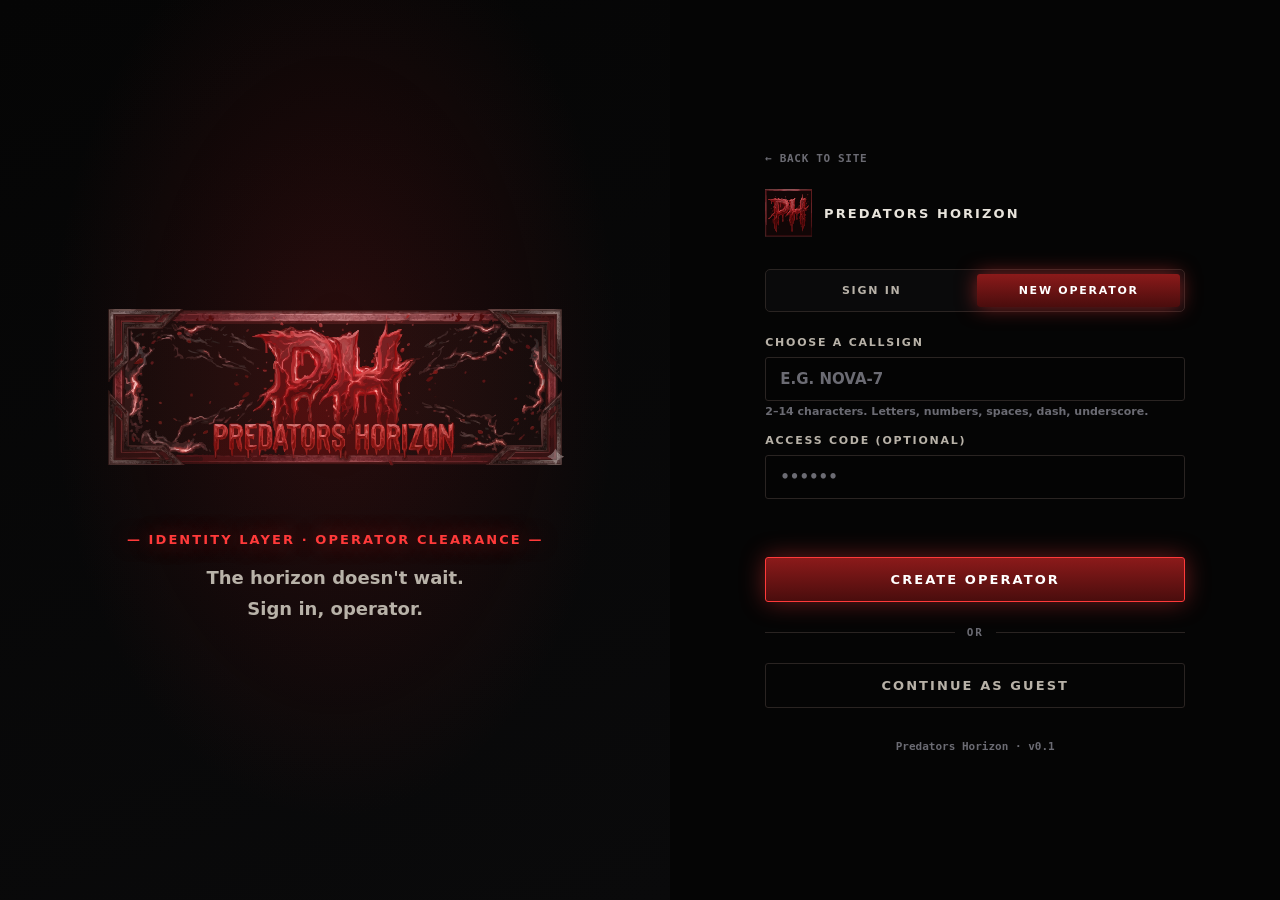
==== commit 1cc36c04: "Update app.html" ====
--- a/app.html
+++ b/app.html
@@ -4,18 +4,36 @@
 <meta charset="UTF-8">
 <meta name="viewport" content="width=device-width, initial-scale=1, maximum-scale=1, user-scalable=no">
 <title>Safehouse — Predators Horizon</title>
+<link rel="preconnect" href="https://fonts.googleapis.com">
+<link rel="preconnect" href="https://fonts.gstatic.com" crossorigin>
+<link href="https://fonts.googleapis.com/css2?family=Orbitron:wght@500;700;900&family=Rajdhani:wght@500;600;700&family=JetBrains+Mono:wght@400;700&display=swap" rel="stylesheet">
 <style>
+  :root {
+    --blood: #8b1a1a;
+    --blood-hot: #ff3a3a;
+    --blood-glow: #ff5a5a;
+    --void: #050505;
+    --void-2: #0a0a0b;
+    --iron: #1a1616;
+    --iron-2: #242020;
+    --iron-3: #2e2929;
+    --bone: #e8e4dc;
+    --bone-dim: #b8b2a8;
+    --ash: #6b6b73;
+    --ok: #4ade80;
+  }
   * { box-sizing: border-box; margin: 0; padding: 0; }
   html, body {
     width: 100%; height: 100%;
-    background: #050505;
-    color: #e8e4dc;
+    background: var(--void);
+    color: var(--bone);
     font-family: 'Rajdhani', 'Segoe UI', system-ui, sans-serif;
     font-weight: 600;
     overflow: hidden;
   }
-
-  /* ═══════════ LAYOUT ═══════════ */
+  button { font-family: inherit; font-weight: 700; cursor: pointer; border: none; background: none; color: inherit; }
+
+  /* ═══════════════ LAYOUT ═══════════════ */
   .hub {
     position: fixed;
     inset: 0;
@@ -28,7 +46,7 @@
     background:
       radial-gradient(ellipse at 30% 20%, rgba(139,26,26,0.10), transparent 55%),
       radial-gradient(ellipse at 80% 90%, rgba(74,13,13,0.08), transparent 50%),
-      #050505;
+      var(--void);
   }
   .hub::before {
     content: '';
@@ -44,7 +62,7 @@
     opacity: 0.6;
   }
 
-  /* ═══════════ TOPBAR ═══════════ */
+  /* ═══════════════ TOPBAR ═══════════════ */
   .topbar {
     grid-area: topbar;
     display: flex;
@@ -53,104 +71,69 @@
     padding: 0 24px;
     background: linear-gradient(180deg, rgba(5,5,5,0.92), rgba(5,5,5,0.6));
     backdrop-filter: blur(14px);
-    border-bottom: 1px solid #2a2422;
+    border-bottom: 1px solid var(--iron-3);
     z-index: 10;
   }
-  .brand {
-    display: flex;
-    align-items: center;
-    gap: 12px;
-  }
-  .brand img {
-    height: 40px;
-    mix-blend-mode: screen;
-  }
+  .brand { display: flex; align-items: center; gap: 12px; }
+  .brand img { height: 40px; mix-blend-mode: screen; }
   .brand-name {
     display: none;
-    font-family: 'Orbitron', 'Segoe UI', sans-serif;
+    font-family: 'Orbitron', sans-serif;
     font-size: 11px;
     font-weight: 900;
     letter-spacing: 0.16em;
     text-transform: uppercase;
   }
   @media (min-width: 720px) { .brand-name { display: block; } }
-  .status {
-    display: flex;
-    align-items: center;
-    gap: 20px;
-  }
+  .status { display: flex; align-items: center; gap: 20px; }
   .stat {
-    display: flex;
-    align-items: center;
-    gap: 8px;
-    font-family: monospace;
-    font-size: 13px;
-    font-weight: 700;
-  }
-  .stat svg {
-    width: 18px; height: 18px;
-    color: #ff3a3a;
-    flex-shrink: 0;
-  }
+    display: flex; align-items: center; gap: 8px;
+    font-family: 'JetBrains Mono', monospace;
+    font-size: 13px; font-weight: 700;
+  }
+  .stat svg { width: 18px; height: 18px; color: var(--blood-hot); }
   .stat-label {
-    font-size: 9px;
-    letter-spacing: 0.16em;
-    color: #6b6b73;
-    text-transform: uppercase;
-  }
-  .stat-value { color: #e8e4dc; }
+    font-size: 9px; letter-spacing: 0.16em;
+    color: var(--ash); text-transform: uppercase;
+  }
+  .stat-value { color: var(--bone); }
   .xp {
-    display: flex;
-    align-items: center;
-    gap: 12px;
+    display: flex; align-items: center; gap: 12px;
     padding: 4px 12px 4px 4px;
     background: rgba(10,10,11,0.6);
-    border: 1px solid #2a2422;
+    border: 1px solid var(--iron-3);
     border-radius: 999px;
   }
-  .xp-ring {
-    position: relative;
-    width: 36px; height: 36px;
-  }
+  .xp-ring { position: relative; width: 36px; height: 36px; }
   .xp-ring svg { transform: rotate(-90deg); }
-  .xp-ring circle {
-    fill: none;
-    stroke-width: 3;
-    stroke-linecap: round;
-  }
-  .xp-ring .bg { stroke: #2e2929; }
+  .xp-ring circle { fill: none; stroke-width: 3; stroke-linecap: round; }
+  .xp-ring .bg { stroke: var(--iron-3); }
   .xp-ring .fg {
-    stroke: #ff3a3a;
+    stroke: var(--blood-hot);
     stroke-dasharray: 100;
     stroke-dashoffset: 100;
-    filter: drop-shadow(0 0 6px #ff3a3a);
+    filter: drop-shadow(0 0 6px var(--blood-hot));
     transition: stroke-dashoffset 0.5s;
   }
   .xp-level {
-    position: absolute;
-    inset: 0;
-    display: grid;
-    place-items: center;
+    position: absolute; inset: 0;
+    display: grid; place-items: center;
     font-family: 'Orbitron', sans-serif;
-    font-size: 11px;
-    font-weight: 900;
-    color: #ff3a3a;
+    font-size: 11px; font-weight: 900;
+    color: var(--blood-hot);
   }
   .xp-meta { line-height: 1.2; }
   .xp-name {
     font-family: 'Orbitron', sans-serif;
-    font-size: 11px;
-    font-weight: 700;
-    letter-spacing: 0.16em;
-    text-transform: uppercase;
+    font-size: 11px; font-weight: 700;
+    letter-spacing: 0.16em; text-transform: uppercase;
   }
   .xp-sub {
-    font-family: monospace;
-    font-size: 10px;
-    color: #6b6b73;
-  }
-
-  /* ═══════════ SIDEBAR ═══════════ */
+    font-family: 'JetBrains Mono', monospace;
+    font-size: 10px; color: var(--ash);
+  }
+
+  /* ═══════════════ SIDEBAR ═══════════════ */
   .sidebar {
     grid-area: sidebar;
     display: flex;
@@ -160,47 +143,33 @@
     gap: 8px;
     background: linear-gradient(180deg, rgba(5,5,5,0.9), rgba(10,10,11,0.7));
     backdrop-filter: blur(14px);
-    border-right: 1px solid #2a2422;
+    border-right: 1px solid var(--iron-3);
     z-index: 10;
   }
   .room-btn {
     position: relative;
     width: 60px; height: 60px;
-    display: flex;
-    flex-direction: column;
-    align-items: center;
-    justify-content: center;
+    display: flex; flex-direction: column;
+    align-items: center; justify-content: center;
     gap: 3px;
     border-radius: 5px;
-    color: #6b6b73;
-    background: none;
-    border: none;
-    cursor: pointer;
+    color: var(--ash);
     transition: all 0.24s;
-    font-family: inherit;
-  }
-  .room-btn svg {
-    width: 24px; height: 24px;
-    transition: all 0.24s;
-  }
+  }
+  .room-btn svg { width: 24px; height: 24px; transition: all 0.24s; }
   .room-btn-label {
     font-family: 'Orbitron', sans-serif;
-    font-size: 8px;
-    font-weight: 700;
-    letter-spacing: 0.08em;
-    text-transform: uppercase;
-  }
-  .room-btn:hover {
-    color: #e8e4dc;
-    background: rgba(139,26,26,0.08);
-  }
-  .room-btn:hover svg { stroke: #ff3a3a; }
+    font-size: 8px; font-weight: 700;
+    letter-spacing: 0.08em; text-transform: uppercase;
+  }
+  .room-btn:hover { color: var(--bone); background: rgba(139,26,26,0.08); }
+  .room-btn:hover svg { stroke: var(--blood-hot); }
   .room-btn.active {
-    color: #ff3a3a;
+    color: var(--blood-hot);
     background: linear-gradient(180deg, rgba(139,26,26,0.18), rgba(74,13,13,0.10));
   }
   .room-btn.active svg {
-    stroke: #ff3a3a;
+    stroke: var(--blood-hot);
     filter: drop-shadow(0 0 8px rgba(255,58,58,0.6));
   }
   .room-btn.active::before {
@@ -208,21 +177,18 @@
     position: absolute;
     left: 0; top: 20%; bottom: 20%;
     width: 3px;
-    background: #ff3a3a;
+    background: var(--blood-hot);
     border-radius: 0 3px 3px 0;
-    box-shadow: 0 0 12px #ff3a3a;
+    box-shadow: 0 0 12px var(--blood-hot);
   }
   .sidebar-footer {
     margin-top: auto;
-    display: flex;
-    flex-direction: column;
-    gap: 8px;
-    padding-top: 16px;
-    border-top: 1px solid #2a2422;
+    display: flex; flex-direction: column; gap: 8px;
+    padding-top: 16px; border-top: 1px solid var(--iron-3);
     width: 60%;
   }
 
-  /* ═══════════ MAIN ═══════════ */
+  /* ═══════════════ MAIN ═══════════════ */
   .main {
     grid-area: main;
     overflow-y: auto;
@@ -230,8 +196,8 @@
     position: relative;
   }
   .main::-webkit-scrollbar { width: 10px; }
-  .main::-webkit-scrollbar-track { background: #0a0a0b; }
-  .main::-webkit-scrollbar-thumb { background: #242020; border-radius: 999px; }
+  .main::-webkit-scrollbar-track { background: var(--void-2); }
+  .main::-webkit-scrollbar-thumb { background: var(--iron-2); border-radius: 999px; }
 
   .room { display: none; }
   .room.active { display: block; animation: roomIn 0.42s ease both; }
@@ -241,13 +207,10 @@
   }
 
   .room-head {
-    display: flex;
-    align-items: flex-end;
-    justify-content: space-between;
-    gap: 24px;
-    margin-bottom: 32px;
+    display: flex; align-items: flex-end; justify-content: space-between;
+    gap: 24px; margin-bottom: 24px;
     padding-bottom: 20px;
-    border-bottom: 1px solid #2a2422;
+    border-bottom: 1px solid var(--iron-3);
     position: relative;
   }
   .room-head::after {
@@ -255,16 +218,14 @@
     position: absolute;
     left: 0; bottom: -1px;
     width: 84px; height: 2px;
-    background: #ff3a3a;
-    box-shadow: 0 0 12px #ff3a3a;
+    background: var(--blood-hot);
+    box-shadow: 0 0 12px var(--blood-hot);
   }
   .room-kicker {
     font-family: 'Orbitron', sans-serif;
-    font-size: 10px;
-    font-weight: 700;
-    letter-spacing: 0.28em;
-    text-transform: uppercase;
-    color: #ff3a3a;
+    font-size: 10px; font-weight: 700;
+    letter-spacing: 0.28em; text-transform: uppercase;
+    color: var(--blood-hot);
     margin-bottom: 8px;
     text-shadow: 0 0 20px rgba(255,58,58,0.4);
   }
@@ -272,19 +233,381 @@
     font-family: 'Orbitron', sans-serif;
     font-size: clamp(24px, 3vw, 36px);
     font-weight: 900;
+    letter-spacing: 0.16em; text-transform: uppercase;
+    line-height: 1.1;
+  }
+
+  /* ═══════════════ CAROUSEL ═══════════════ */
+  .carousel-wrap {
+    position: relative;
+    height: calc(100vh - 220px);
+    min-height: 480px;
+    display: flex;
+    flex-direction: column;
+    align-items: center;
+    justify-content: center;
+    perspective: 1400px;
+    overflow: hidden;
+  }
+
+  /* Stage: the shelf the items sit on */
+  .carousel-stage {
+    position: relative;
+    width: 100%;
+    height: 100%;
+    display: flex;
+    align-items: center;
+    justify-content: center;
+    transform-style: preserve-3d;
+  }
+
+  /* Item: absolute positioned so we can slide / scale each one */
+  .c-item {
+    position: absolute;
+    top: 50%; left: 50%;
+    width: 380px;
+    height: 520px;
+    transform-style: preserve-3d;
+    transform-origin: center center;
+    /* Position + scale set inline by JS on every render */
+    transition:
+      transform 0.55s cubic-bezier(0.2, 0.9, 0.2, 1),
+      opacity 0.45s ease,
+      filter 0.45s ease;
+    pointer-events: none;
+    will-change: transform, opacity;
+  }
+  .c-item.is-active { pointer-events: auto; }
+  .c-item.is-clickable { pointer-events: auto; cursor: pointer; }
+
+  /* The card itself */
+  .c-card {
+    position: relative;
+    width: 100%; height: 100%;
+    background: linear-gradient(160deg, #1a1616, #0a0a0b);
+    border: 1px solid var(--iron-3);
+    border-radius: 10px;
+    overflow: hidden;
+    display: flex;
+    flex-direction: column;
+    box-shadow: 0 20px 40px rgba(0,0,0,0.6);
+    transition: border-color 0.3s, box-shadow 0.3s;
+  }
+  .c-item.is-active .c-card {
+    border-color: var(--blood-hot);
+    box-shadow:
+      0 0 40px rgba(255,58,58,0.35),
+      0 20px 60px rgba(0,0,0,0.7);
+  }
+
+  /* Top scan lines + corner accents */
+  .c-card::before {
+    content: '';
+    position: absolute;
+    inset: 0;
+    background-image:
+      linear-gradient(rgba(255,58,58,0.05) 1px, transparent 1px),
+      linear-gradient(90deg, rgba(255,58,58,0.05) 1px, transparent 1px);
+    background-size: 30px 30px;
+    mask-image: radial-gradient(ellipse at center, black 30%, transparent 80%);
+    -webkit-mask-image: radial-gradient(ellipse at center, black 30%, transparent 80%);
+    pointer-events: none;
+  }
+
+  /* Item name ribbon */
+  .c-ribbon {
+    position: absolute;
+    top: 0; left: 0; right: 0;
+    padding: 10px 14px;
+    background: linear-gradient(180deg, rgba(5,5,5,0.9), rgba(5,5,5,0));
+    display: flex; align-items: center; justify-content: space-between;
+    z-index: 3;
+    font-family: 'Orbitron', sans-serif;
+    font-size: 10px;
+    letter-spacing: 0.18em;
+    text-transform: uppercase;
+  }
+  .c-ribbon .tier {
+    color: var(--blood-hot);
+    padding: 3px 8px;
+    border: 1px solid var(--blood);
+    border-radius: 3px;
+    background: rgba(139,26,26,0.15);
+  }
+  .c-ribbon .key-hint {
+    color: var(--ash);
+    font-family: 'JetBrains Mono', monospace;
+  }
+
+  /* SVG area for the item art */
+  .c-art {
+    flex: 1;
+    display: flex;
+    align-items: center;
+    justify-content: center;
+    position: relative;
+    overflow: hidden;
+  }
+  .c-art svg {
+    width: 78%;
+    height: 78%;
+    transition: transform 0.55s cubic-bezier(0.2, 0.9, 0.2, 1);
+  }
+  .c-item.is-active .c-art svg {
+    transform: scale(1.06);
+  }
+  /* Soft accent glow behind the art */
+  .c-art::before {
+    content: '';
+    position: absolute;
+    width: 70%; height: 70%;
+    top: 50%; left: 50%;
+    transform: translate(-50%, -50%);
+    background: radial-gradient(circle, var(--accent, var(--blood)) 0%, transparent 70%);
+    opacity: 0.16;
+    filter: blur(30px);
+    pointer-events: none;
+  }
+
+  /* Bottom info block */
+  .c-info {
+    padding: 16px 20px 20px;
+    background: linear-gradient(180deg, transparent, rgba(5,5,5,0.85));
+    border-top: 1px solid var(--iron-3);
+    position: relative;
+  }
+  .c-name {
+    font-family: 'Orbitron', sans-serif;
+    font-size: 22px;
+    font-weight: 900;
+    letter-spacing: 0.1em;
+    text-transform: uppercase;
+    color: var(--bone);
+    margin-bottom: 6px;
+    line-height: 1.1;
+  }
+  .c-stats {
+    display: flex;
+    gap: 16px;
+    margin-bottom: 10px;
+    font-family: 'JetBrains Mono', monospace;
+    font-size: 11px;
+    letter-spacing: 0.04em;
+  }
+  .c-stats span {
+    color: var(--ash);
+    text-transform: uppercase;
+  }
+  .c-stats strong {
+    color: var(--bone);
+    font-weight: 700;
+  }
+  .c-desc {
+    font-size: 12px;
+    color: var(--bone-dim);
+    line-height: 1.5;
+    min-height: 32px;
+  }
+
+  /* Locked overlay for unowned items */
+  .c-item.is-locked .c-card::after {
+    content: 'LOCKED';
+    position: absolute;
+    inset: 0;
+    display: grid;
+    place-items: center;
+    font-family: 'Orbitron', sans-serif;
+    font-size: 22px;
+    font-weight: 900;
+    letter-spacing: 0.4em;
+    color: rgba(255,58,58,0.35);
+    text-shadow: 0 0 20px rgba(255,58,58,0.4);
+    z-index: 4;
+    pointer-events: none;
+  }
+  .c-item.is-locked .c-card {
+    filter: saturate(0.55);
+  }
+
+  /* Equipped badge */
+  .c-item.is-equipped .c-card::before {
+    /* keep grid background; the badge is separate */
+  }
+  .c-equipped-badge {
+    position: absolute;
+    top: 44px;
+    right: 12px;
+    padding: 4px 10px;
+    background: var(--blood-hot);
+    color: #fff;
+    font-family: 'Orbitron', sans-serif;
+    font-size: 9px;
+    font-weight: 900;
+    letter-spacing: 0.2em;
+    border-radius: 3px;
+    box-shadow: 0 0 16px rgba(255,58,58,0.8);
+    z-index: 5;
+    animation: pulse 2s ease-in-out infinite;
+  }
+  @keyframes pulse {
+    0%, 100% { opacity: 1; }
+    50%      { opacity: 0.7; }
+  }
+
+  /* Arrow buttons */
+  .c-arrow {
+    position: absolute;
+    top: 50%;
+    transform: translateY(-50%);
+    width: 56px; height: 56px;
+    border-radius: 50%;
+    background: rgba(5,5,5,0.85);
+    border: 1.5px solid var(--iron-3);
+    color: var(--bone-dim);
+    display: grid;
+    place-items: center;
+    z-index: 10;
+    transition: all 0.24s;
+    backdrop-filter: blur(10px);
+  }
+  .c-arrow svg { width: 22px; height: 22px; }
+  .c-arrow:hover {
+    border-color: var(--blood-hot);
+    color: var(--blood-hot);
+    box-shadow: 0 0 24px rgba(255,58,58,0.5);
+    transform: translateY(-50%) scale(1.06);
+  }
+  .c-arrow:active { transform: translateY(-50%) scale(0.96); }
+  .c-arrow.left  { left: 24px; }
+  .c-arrow.right { right: 24px; }
+  .c-arrow:disabled { opacity: 0.25; cursor: not-allowed; }
+  .c-arrow:disabled:hover {
+    border-color: var(--iron-3); color: var(--bone-dim);
+    box-shadow: none; transform: translateY(-50%);
+  }
+
+  /* Dots / index strip */
+  .c-dots {
+    display: flex;
+    justify-content: center;
+    gap: 6px;
+    margin-top: 16px;
+    flex-wrap: wrap;
+    max-width: 640px;
+  }
+  .c-dot {
+    width: 6px; height: 6px;
+    border-radius: 50%;
+    background: var(--iron-3);
+    cursor: pointer;
+    transition: all 0.24s;
+  }
+  .c-dot:hover { background: var(--blood); }
+  .c-dot.is-active {
+    background: var(--blood-hot);
+    box-shadow: 0 0 10px var(--blood-hot);
+    width: 20px; border-radius: 3px;
+  }
+  .c-dot.is-owned { background: rgba(74,222,128,0.4); }
+  .c-dot.is-owned:hover { background: var(--ok); }
+  .c-dot.is-owned.is-active { background: var(--blood-hot); }
+
+  /* Action bar below the carousel */
+  .c-actionbar {
+    display: flex;
+    justify-content: center;
+    gap: 12px;
+    margin-top: 20px;
+    flex-wrap: wrap;
+  }
+  .c-actionbar .price {
+    display: inline-flex;
+    align-items: center;
+    gap: 8px;
+    padding: 10px 16px;
+    background: rgba(5,5,5,0.6);
+    border: 1px solid var(--iron-3);
+    border-radius: 3px;
+    font-family: 'JetBrains Mono', monospace;
+    font-size: 13px;
+    font-weight: 700;
+    color: var(--bone);
+  }
+  .c-actionbar .price.poor { color: var(--blood-hot); }
+  .c-actionbar .price.owned { color: var(--ok); }
+
+  /* Slot picker strip (arsenal only) */
+  .slot-strip {
+    display: flex;
+    justify-content: center;
+    gap: 6px;
+    margin-bottom: 12px;
+  }
+  .slot-chip {
+    min-width: 44px;
+    padding: 8px 12px;
+    background: rgba(5,5,5,0.6);
+    border: 1px solid var(--iron-3);
+    border-radius: 3px;
+    font-family: 'Orbitron', sans-serif;
+    font-size: 11px;
+    font-weight: 700;
+    color: var(--bone-dim);
+    letter-spacing: 0.08em;
+    transition: all 0.2s;
+  }
+  .slot-chip:hover { border-color: var(--blood); color: var(--bone); }
+  .slot-chip.is-active {
+    background: linear-gradient(180deg, var(--blood), #4a0d0d);
+    border-color: var(--blood-hot);
+    color: #fff;
+    box-shadow: 0 0 16px rgba(255,58,58,0.5);
+  }
+
+  /* ═══════════════ GENERIC BUTTONS ═══════════════ */
+  .btn {
+    display: inline-flex;
+    align-items: center;
+    justify-content: center;
+    gap: 8px;
+    padding: 12px 24px;
+    font-family: 'Orbitron', sans-serif;
+    font-size: 12px;
+    font-weight: 700;
     letter-spacing: 0.16em;
     text-transform: uppercase;
-    line-height: 1.1;
-  }
-  .room-sub {
-    font-size: 15px;
-    color: #b8b2a8;
-    margin-top: 8px;
-    max-width: 640px;
-    line-height: 1.6;
-  }
-
-  /* ═══════════ DOOR ROOM ═══════════ */
+    border: 1.5px solid var(--blood-hot);
+    background: linear-gradient(180deg, var(--blood), #4a0d0d);
+    color: #fff;
+    border-radius: 3px;
+    box-shadow: 0 0 24px rgba(255,58,58,0.4);
+    transition: all 0.24s;
+    text-decoration: none;
+  }
+  .btn:hover {
+    background: linear-gradient(180deg, var(--blood-hot), var(--blood));
+    transform: translateY(-1px);
+    box-shadow: 0 0 32px rgba(255,58,58,0.7);
+  }
+  .btn.lg { padding: 16px 40px; font-size: 14px; }
+  .btn.ghost {
+    background: transparent;
+    border-color: var(--iron-3);
+    color: var(--bone-dim);
+    box-shadow: none;
+  }
+  .btn.ghost:hover {
+    border-color: var(--blood-hot);
+    color: var(--bone);
+  }
+  .btn:disabled {
+    opacity: 0.4;
+    cursor: not-allowed;
+    transform: none;
+    box-shadow: none;
+  }
+
+  /* ═══════════════ DOOR ROOM ═══════════════ */
   .door {
     display: grid;
     grid-template-columns: 1.4fr 1fr;
@@ -331,20 +654,16 @@
     font-weight: 700;
     letter-spacing: 0.16em;
     text-transform: uppercase;
-    color: #ff3a3a;
+    color: var(--blood-hot);
     margin-bottom: 20px;
   }
   .door-badge::before {
     content: '';
     width: 6px; height: 6px;
     border-radius: 50%;
-    background: #ff3a3a;
-    box-shadow: 0 0 10px #ff3a3a;
+    background: var(--blood-hot);
+    box-shadow: 0 0 10px var(--blood-hot);
     animation: pulse 1.8s ease-in-out infinite;
-  }
-  @keyframes pulse {
-    0%, 100% { opacity: 1; transform: scale(1); }
-    50%      { opacity: 0.4; transform: scale(0.8); }
   }
   .door-title {
     font-family: 'Orbitron', sans-serif;
@@ -355,20 +674,19 @@
     line-height: 1;
     margin-bottom: 16px;
   }
-  .door-title span { color: #ff3a3a; text-shadow: 0 0 40px rgba(255,58,58,0.6); }
+  .door-title span { color: var(--blood-hot); text-shadow: 0 0 40px rgba(255,58,58,0.6); }
   .door-lead {
     font-size: 15px;
-    color: #b8b2a8;
+    color: var(--bone-dim);
     line-height: 1.7;
     margin-bottom: 32px;
     max-width: 460px;
   }
   .door-cta { display: flex; gap: 12px; flex-wrap: wrap; }
 
-  /* ── Panels ── */
   .panel {
-    background: linear-gradient(160deg, #1a1616, #0a0a0b);
-    border: 1px solid #2a2422;
+    background: linear-gradient(160deg, var(--iron), var(--void-2));
+    border: 1px solid var(--iron-3);
     border-radius: 5px;
     padding: 20px;
   }
@@ -378,148 +696,12 @@
     font-weight: 700;
     letter-spacing: 0.16em;
     text-transform: uppercase;
-    color: #b8b2a8;
+    color: var(--bone-dim);
     margin-bottom: 16px;
     padding-bottom: 12px;
-    border-bottom: 1px solid #2a2422;
-  }
-
-  /* ── Buttons ── */
-  .btn {
-    display: inline-flex;
-    align-items: center;
-    justify-content: center;
-    gap: 8px;
-    padding: 12px 24px;
-    font-family: 'Orbitron', sans-serif;
-    font-size: 12px;
-    font-weight: 700;
-    letter-spacing: 0.16em;
-    text-transform: uppercase;
-    border: 1.5px solid #ff3a3a;
-    background: linear-gradient(180deg, #8b1a1a, #4a0d0d);
-    color: #fff;
-    border-radius: 3px;
-    cursor: pointer;
-    box-shadow: 0 0 24px rgba(255,58,58,0.4);
-    transition: all 0.24s;
-    text-decoration: none;
-  }
-  .btn:hover {
-    background: linear-gradient(180deg, #ff3a3a, #8b1a1a);
-    transform: translateY(-1px);
-    box-shadow: 0 0 32px rgba(255,58,58,0.7);
-  }
-  .btn.lg { padding: 16px 40px; font-size: 14px; }
-  .btn.sm { padding: 8px 16px; font-size: 10px; }
-  .btn.block { width: 100%; }
-  .btn.ghost {
-    background: transparent;
-    border-color: #2a2422;
-    color: #b8b2a8;
-    box-shadow: none;
-  }
-  .btn.ghost:hover {
-    border-color: #ff3a3a;
-    color: #e8e4dc;
-  }
-  .btn:disabled {
-    opacity: 0.4;
-    cursor: not-allowed;
-    transform: none;
-    box-shadow: none;
-  }
-
-  /* ── Item grids ── */
-  .item-grid {
-    display: grid;
-    grid-template-columns: repeat(auto-fill, minmax(200px, 1fr));
-    gap: 16px;
-  }
-  .item-card {
-    position: relative;
-    background: linear-gradient(160deg, #1a1616, #0a0a0b);
-    border: 1px solid #2a2422;
-    border-radius: 5px;
-    padding: 16px;
-    transition: all 0.24s;
-    display: flex;
-    flex-direction: column;
-    gap: 12px;
-    min-height: 260px;
-  }
-  .item-card:hover {
-    border-color: #8b1a1a;
-    transform: translateY(-3px);
-    box-shadow: 0 6px 18px rgba(0,0,0,0.5);
-  }
-  .item-card.locked { opacity: 0.65; }
-  .item-card.equipped {
-    border-color: #ff3a3a;
-    box-shadow: 0 0 24px rgba(255,58,58,0.25);
-  }
-  .item-card.equipped::after {
-    content: 'EQUIPPED';
-    position: absolute;
-    top: 8px; right: 8px;
-    padding: 3px 8px;
-    background: #ff3a3a;
-    color: #fff;
-    font-family: 'Orbitron', sans-serif;
-    font-size: 8px;
-    font-weight: 900;
-    letter-spacing: 0.14em;
-    border-radius: 2px;
-    box-shadow: 0 0 12px rgba(255,58,58,0.7);
-  }
-  .item-icon {
-    aspect-ratio: 1;
-    display: flex;
-    align-items: center;
-    justify-content: center;
-    background: radial-gradient(circle at 50% 40%, rgba(139,26,26,0.15), transparent 70%), rgba(5,5,5,0.5);
-    border-radius: 3px;
-    overflow: hidden;
-  }
-  .item-icon svg { width: 70%; height: 70%; }
-  .item-name {
-    font-family: 'Orbitron', sans-serif;
-    font-size: 13px;
-    font-weight: 700;
-    letter-spacing: 0.16em;
-    text-transform: uppercase;
-    line-height: 1.2;
-  }
-  .item-desc {
-    font-size: 11px;
-    color: #6b6b73;
-    line-height: 1.5;
-    flex: 1;
-  }
-  .item-meta {
-    display: flex;
-    align-items: center;
-    justify-content: space-between;
-    gap: 8px;
-    padding-top: 12px;
-    border-top: 1px solid #2a2422;
-  }
-  .item-tier {
-    font-family: monospace;
-    font-size: 10px;
-    color: #6b6b73;
-    text-transform: uppercase;
-  }
-  .item-cost {
-    font-family: monospace;
-    font-size: 12px;
-    font-weight: 700;
-    color: #ff3a3a;
-  }
-  .item-cost.owned { color: #4ade80; }
-  .item-cost.poor { color: #ff3a3a; opacity: 0.5; }
-
-  /* ── Loadout slots ── */
+    border-bottom: 1px solid var(--iron-3);
+  }
+
   .slots {
     display: grid;
     grid-template-columns: repeat(4, 1fr);
@@ -528,7 +710,7 @@
   .slot {
     aspect-ratio: 1;
     background: rgba(5,5,5,0.6);
-    border: 1px solid #2a2422;
+    border: 1px solid var(--iron-3);
     border-radius: 3px;
     position: relative;
     display: flex;
@@ -538,49 +720,32 @@
     transition: all 0.24s;
   }
   .slot:hover {
-    border-color: #8b1a1a;
+    border-color: var(--blood);
     background: rgba(139,26,26,0.08);
   }
   .slot.empty { border-style: dashed; }
   .slot.empty::after {
     content: '+';
     position: absolute;
-    font-family: monospace;
+    font-family: 'JetBrains Mono', monospace;
     font-size: 22px;
-    color: #2e2929;
+    color: var(--iron-3);
   }
   .slot-key {
     position: absolute;
     top: 3px; left: 5px;
-    font-family: monospace;
+    font-family: 'JetBrains Mono', monospace;
     font-size: 9px;
-    color: #6b6b73;
+    color: var(--ash);
     z-index: 2;
   }
   .slot svg { width: 70%; height: 70%; }
-  .slot.active {
-    border-color: #ff3a3a;
-    box-shadow: 0 0 20px rgba(255,58,58,0.35);
-  }
-
-  /* ── Profile / Terminal ── */
-  .profile-card {
-    background: linear-gradient(160deg, #1a1616, #0a0a0b);
-    border: 1px solid #2a2422;
-    border-radius: 5px;
-    padding: 24px;
-    margin-bottom: 16px;
-  }
-  .profile-identity {
-    display: flex;
-    align-items: center;
-    gap: 20px;
-  }
+
   .avatar {
     width: 100px; height: 100px;
     border-radius: 50%;
     background: rgba(5,5,5,0.6);
-    border: 2px solid #8b1a1a;
+    border: 2px solid var(--blood);
     overflow: hidden;
     flex-shrink: 0;
     display: flex;
@@ -589,6 +754,20 @@
     box-shadow: 0 0 30px rgba(255,58,58,0.2);
   }
   .avatar svg { width: 90%; height: 90%; }
+
+  /* ═══════════════ PROFILE / TERMINAL ═══════════════ */
+  .profile-card {
+    background: linear-gradient(160deg, var(--iron), var(--void-2));
+    border: 1px solid var(--iron-3);
+    border-radius: 5px;
+    padding: 24px;
+    margin-bottom: 16px;
+  }
+  .profile-identity {
+    display: flex;
+    align-items: center;
+    gap: 20px;
+  }
   .p-name {
     font-family: 'Orbitron', sans-serif;
     font-size: 24px;
@@ -600,11 +779,11 @@
   .tags { display: flex; gap: 8px; flex-wrap: wrap; }
   .tag {
     padding: 3px 10px;
-    border: 1px solid #2a2422;
+    border: 1px solid var(--iron-3);
     border-radius: 999px;
-    font-family: monospace;
+    font-family: 'JetBrains Mono', monospace;
     font-size: 10px;
-    color: #6b6b73;
+    color: var(--ash);
     text-transform: uppercase;
   }
   .tag.guest { border-color: #fbbf24; color: #fbbf24; }
@@ -618,29 +797,28 @@
   .term-row:last-child { border-bottom: none; }
   .term-label {
     font-size: 11px;
-    color: #6b6b73;
+    color: var(--ash);
     text-transform: uppercase;
     letter-spacing: 0.06em;
   }
   .term-value {
-    font-family: monospace;
+    font-family: 'JetBrains Mono', monospace;
     font-size: 13px;
     font-weight: 700;
-    color: #e8e4dc;
+    color: var(--bone);
   }
 
   .empty {
     padding: 40px 24px;
     text-align: center;
-    color: #6b6b73;
-    font-family: monospace;
+    color: var(--ash);
+    font-family: 'JetBrains Mono', monospace;
     font-size: 12px;
     text-transform: uppercase;
-    border: 1px dashed #2e2929;
+    border: 1px dashed var(--iron-3);
     border-radius: 5px;
   }
 
-  /* ── Toast ── */
   .toasts {
     position: fixed;
     bottom: 24px; right: 24px;
@@ -652,9 +830,9 @@
   }
   .toast {
     padding: 12px 20px;
-    background: linear-gradient(160deg, #242020, #0a0a0b);
+    background: linear-gradient(160deg, var(--iron-2), var(--void-2));
     border: 1px solid rgba(139,26,26,0.5);
-    border-left: 3px solid #ff3a3a;
+    border-left: 3px solid var(--blood-hot);
     border-radius: 3px;
     font-family: 'Orbitron', sans-serif;
     font-size: 11px;
@@ -669,26 +847,26 @@
     to   { opacity: 1; transform: translateX(0); }
   }
 
-  /* ── Responsive ── */
+  @media (max-width: 900px) {
+    .c-item { width: 300px; height: 440px; }
+    .c-name { font-size: 18px; }
+    .c-arrow { width: 44px; height: 44px; }
+    .c-arrow.left { left: 12px; }
+    .c-arrow.right { right: 12px; }
+  }
   @media (max-width: 720px) {
     .hub { grid-template-columns: 60px 1fr; }
     .main { padding: 20px 16px 48px; }
     .door-hero { padding: 24px; min-height: auto; }
-    .brand-name { display: none; }
-  }
-
-  /* ── Load Orbitron for the display font ── */
-  @import url('https://fonts.googleapis.com/css2?family=Orbitron:wght@500;700;900&family=Rajdhani:wght@500;600;700&display=swap');
+    .c-item { width: 260px; height: 400px; }
+  }
 </style>
 </head>
 <body>
 
 <div class="hub">
-
-  <!-- ═══════════ SIDEBAR ═══════════ -->
   <aside class="sidebar" id="sidebar"></aside>
 
-  <!-- ═══════════ TOPBAR ═══════════ -->
   <header class="topbar">
     <div class="brand">
       <img src="assets/logo/logo.svg" alt="">
@@ -721,26 +899,24 @@
     </div>
   </header>
 
-  <!-- ═══════════ MAIN ═══════════ -->
   <main class="main" id="main"></main>
-
 </div>
 
 <div class="toasts" id="toasts"></div>
 
 <script>
 /* ═══════════════════════════════════════════════════════════════
-   SELF-CONTAINED HUB — no external dependencies
+   PREDATORS HORIZON — HUB (single-file)
+   Carousel-based Arsenal / Locker / Map Room.
    ═══════════════════════════════════════════════════════════════ */
 
 (function () {
   'use strict';
 
-  /* ── Storage keys ── */
   var SAVE_KEY = 'predatorshorizon.save.v1';
   var SESSION_KEY = 'predatorshorizon.session.v1';
 
-  /* ── Utility ── */
+  /* ── Helpers ── */
   function $(id) { return document.getElementById(id); }
   function qsa(sel, root) { return Array.prototype.slice.call((root || document).querySelectorAll(sel)); }
   function el(tag, cls, html) {
@@ -790,7 +966,7 @@
     try { localStorage.removeItem(SESSION_KEY); } catch (e) {}
   }
 
-  /* ── Data tables (mirrors js/icons.js) ── */
+  /* ── Data ── */
   var WEAPONS = [
     { id: 0, name: 'Kinetic Rifle', shape: 'rifle', accent: '#ff3a3a', glyph: '◆', tier: 1, cost: 0, dps: 180, desc: 'Reliable. Free. Always loaded.' },
     { id: 1, name: 'Pulse SMG', shape: 'smg', accent: '#ff5a5a', glyph: '▦', tier: 1, cost: 400, dps: 163, desc: 'Rapid fire. Low damage per shot.' },
@@ -836,14 +1012,10 @@
     { id: 7, name: 'Void Trench', layout: 'trench', ground: '#080509', lines: '#ff5fa7', tier: 5, cost: 9000, desc: 'Deep space trench. Nothing below.' }
   ];
 
-  /* ═══════════════════════════════════════════════════════════════
-     PROCEDURAL SVG ICONS
-     ═══════════════════════════════════════════════════════════════ */
-
+  /* ═══════════════ PROCEDURAL SVG ═══════════════ */
   function svgWrap(size, content) {
-    return '<svg xmlns="http://www.w3.org/2000/svg" viewBox="0 0 ' + size + ' ' + size + '" preserveAspectRatio="xMidYMid meet" aria-hidden="true">' + content + '</svg>';
-  }
-
+    return '<svg xmlns="http://www.w3.org/2000/svg" viewBox="0 0 ' + size + ' ' + size + '" preserveAspectRatio="xMidYMid meet">' + content + '</svg>';
+  }
   var weaponShapes = {
     rifle: function (a) {
       return '<rect x="14" y="42" width="72" height="12" rx="2" fill="#2a2422" stroke="' + a + '" stroke-width="1.2"/>' +
@@ -928,39 +1100,23 @@
         '<rect x="34" y="58" width="14" height="11" rx="1" fill="#1a1616" stroke="' + a + '" stroke-width="0.8"/>';
     }
   };
-
   var visorMap = {
     bar: function (a) { return '<rect x="38" y="30" width="24" height="4" rx="1" fill="' + a + '"/>'; },
     single: function (a) { return '<rect x="36" y="31" width="28" height="3" rx="1" fill="' + a + '"/>'; },
     slit: function (a) { return '<rect x="40" y="30" width="20" height="2.5" rx="1" fill="' + a + '"/>'; },
     star: function (a) { return '<path d="M50 26 L53 32 L59 32 L54 36 L56 42 L50 38 L44 42 L46 36 L41 32 L47 32 Z" fill="' + a + '"/>'; },
-    ghost: function (a) {
-      return '<rect x="38" y="30" width="24" height="4" rx="1" fill="' + a + '" opacity="0.55"/>' +
-        '<rect x="34" y="30" width="24" height="4" rx="1" fill="' + a + '" opacity="0.28"/>';
-    },
-    hollow: function (a) {
-      return '<circle cx="42" cy="32" r="2.5" fill="' + a + '" opacity="0.6"/>' +
-        '<circle cx="58" cy="32" r="2.5" fill="' + a + '" opacity="0.6"/>';
-    },
-    beak: function (a) {
-      return '<path d="M42 30 L58 30 L54 36 L46 36 Z" fill="' + a + '"/>' +
-        '<path d="M50 34 L52 40 L48 40 Z" fill="' + a + '" opacity="0.7"/>';
-    }
+    ghost: function (a) { return '<rect x="38" y="30" width="24" height="4" rx="1" fill="' + a + '" opacity="0.55"/><rect x="34" y="30" width="24" height="4" rx="1" fill="' + a + '" opacity="0.28"/>'; },
+    hollow: function (a) { return '<circle cx="42" cy="32" r="2.5" fill="' + a + '" opacity="0.6"/><circle cx="58" cy="32" r="2.5" fill="' + a + '" opacity="0.6"/>'; },
+    beak: function (a) { return '<path d="M42 30 L58 30 L54 36 L46 36 Z" fill="' + a + '"/><path d="M50 34 L52 40 L48 40 Z" fill="' + a + '" opacity="0.7"/>'; }
   };
-
   function weaponSvg(w) {
     var fn = weaponShapes[w.shape] || weaponShapes.rifle;
-    var body = fn(w.accent);
-    var glow = '<circle cx="50" cy="50" r="30" fill="' + w.accent + '" opacity="0.08"/>';
-    return svgWrap(100, glow + body);
-  }
-
+    return svgWrap(100, '<circle cx="50" cy="50" r="30" fill="' + w.accent + '" opacity="0.08"/>' + fn(w.accent));
+  }
   function skinSvg(s) {
-    var torso =
-      '<path d="M22 100 L22 76 Q22 62 36 60 L44 58 L56 58 L64 60 Q78 62 78 76 L78 100 Z" fill="' + s.body + '" stroke="' + s.accent + '" stroke-width="1.2"/>' +
+    var torso = '<path d="M22 100 L22 76 Q22 62 36 60 L44 58 L56 58 L64 60 Q78 62 78 76 L78 100 Z" fill="' + s.body + '" stroke="' + s.accent + '" stroke-width="1.2"/>' +
       '<path d="M46 58 L46 52 L54 52 L54 58 Z" fill="' + s.body + '" stroke="' + s.accent + '" stroke-width="1"/>';
-    var helmet =
-      '<path d="M32 34 Q32 16 50 16 Q68 16 68 34 L68 44 Q68 52 50 52 Q32 52 32 44 Z" fill="' + s.body + '" stroke="' + s.accent + '" stroke-width="1.4"/>';
+    var helmet = '<path d="M32 34 Q32 16 50 16 Q68 16 68 34 L68 44 Q68 52 50 52 Q32 52 32 44 Z" fill="' + s.body + '" stroke="' + s.accent + '" stroke-width="1.4"/>';
     var extra = '';
     if (s.shape === 'heavy') {
       extra = '<path d="M14 100 L14 74 Q14 60 26 56 L34 54 L36 58 L24 76 L24 100 Z" fill="' + s.body + '" stroke="' + s.accent + '" stroke-width="1.2"/>' +
@@ -972,11 +1128,8 @@
       extra = '<path d="M30 60 Q22 62 20 74 L20 100 L34 100 L34 66 Z" fill="' + s.accent + '" opacity="0.18" stroke="' + s.accent + '" stroke-width="0.8"/>' +
         '<path d="M70 60 Q78 62 80 74 L80 100 L66 100 L66 66 Z" fill="' + s.accent + '" opacity="0.18" stroke="' + s.accent + '" stroke-width="0.8"/>';
     }
-    var visorFn = visorMap[s.visor] || visorMap.bar;
-    var glow = '<circle cx="50" cy="50" r="40" fill="' + s.accent + '" opacity="0.06"/>';
-    return svgWrap(100, glow + torso + helmet + extra + visorFn(s.accent));
-  }
-
+    return svgWrap(100, '<circle cx="50" cy="50" r="40" fill="' + s.accent + '" opacity="0.06"/>' + torso + helmet + extra + visorMap[s.visor](s.accent));
+  }
   var terrainShapes = {
     grid: function (g, l) {
       var out = '<rect width="100" height="100" fill="' + g + '"/>';
@@ -1032,15 +1185,12 @@
       return out;
     }
   };
-
   function terrainSvg(t) {
     var fn = terrainShapes[t.layout] || terrainShapes.grid;
     return svgWrap(100, fn(t.ground, t.lines));
   }
 
-  /* ═══════════════════════════════════════════════════════════════
-     XP / LEVEL
-     ═══════════════════════════════════════════════════════════════ */
+  /* ═══════════════ XP / LEVEL ═══════════════ */
   function xpForLevel(level) {
     if (level <= 1) return 0;
     var total = 0, cost = 120;
@@ -1055,14 +1205,13 @@
     return { level: level, into: xp - floor, need: next - floor };
   }
 
-  /* ═══════════════════════════════════════════════════════════════
-     HUB STATE
-     ═══════════════════════════════════════════════════════════════ */
+  /* ═══════════════ STATE ═══════════════ */
   var state = {
     op: null,
     save: null,
     room: 'door',
-    selectedSlot: 0
+    selectedSlot: 0,
+    carouselIndex: { arsenal: 0, locker: 0, maps: 0 }
   };
 
   var ROOMS = [
@@ -1093,16 +1242,13 @@
     }, 2400);
   }
 
-  /* ── Persistence helper ── */
   function persist() {
     if (!state.save) return;
     try { localStorage.setItem(SAVE_KEY, JSON.stringify(state.save)); }
-    catch (e) { toast('Could not save: ' + e.message); }
-  }
-
-  /* ═══════════════════════════════════════════════════════════════
-     TOPBAR
-     ═══════════════════════════════════════════════════════════════ */
+    catch (e) { toast('Could not save'); }
+  }
+
+  /* ── Topbar ── */
   function refreshTopbar() {
     var op = state.op;
     if (!op) return;
@@ -1111,13 +1257,10 @@
     var lvl = levelInfo(op.xp);
     $('levelEl').textContent = lvl.level;
     $('xpSubEl').textContent = lvl.into + ' / ' + lvl.need + ' XP';
-    var pct = lvl.need ? lvl.into / lvl.need : 0;
-    $('xpRing').style.strokeDashoffset = String(100 - pct * 100);
-  }
-
-  /* ═══════════════════════════════════════════════════════════════
-     SIDEBAR
-     ═══════════════════════════════════════════════════════════════ */
+    $('xpRing').style.strokeDashoffset = String(100 - (lvl.need ? lvl.into / lvl.need : 0) * 100);
+  }
+
+  /* ── Sidebar ── */
   function renderSidebar() {
     var sb = $('sidebar');
     sb.innerHTML = '';
@@ -1125,14 +1268,11 @@
       var btn = el('button', 'room-btn' + (room.id === state.room ? ' active' : ''));
       btn.title = room.title;
       btn.innerHTML =
-        '<svg viewBox="0 0 24 24" fill="none" stroke="currentColor" stroke-width="1.8" stroke-linecap="round" stroke-linejoin="round">' +
-          room.icon +
-        '</svg>' +
+        '<svg viewBox="0 0 24 24" fill="none" stroke="currentColor" stroke-width="1.8" stroke-linecap="round" stroke-linejoin="round">' + room.icon + '</svg>' +
         '<span class="room-btn-label">' + room.label + '</span>';
       btn.addEventListener('click', function () { showRoom(room.id); });
       sb.appendChild(btn);
     });
-
     var footer = el('div', 'sidebar-footer');
     footer.innerHTML =
       '<button class="room-btn" title="Sign Out" id="signOutBtn">' +
@@ -1144,43 +1284,39 @@
     footer.querySelector('#signOutBtn').addEventListener('click', function () {
       if (!confirm('Sign out? Your progress is saved.')) return;
       clearSession();
-      window.location.href = 'login-single.html';
+      window.location.href = 'login-s.html';
     });
     sb.appendChild(footer);
   }
 
-  /* ═══════════════════════════════════════════════════════════════
-     ROOM NAVIGATION
-     ═══════════════════════════════════════════════════════════════ */
+  /* ── Room routing ── */
   function showRoom(id) {
-    var room = ROOMS.filter(function (r) { return r.id === id; })[0];
-    if (!room) return;
+    if (state.room !== id && state.carouselIndex[id] == null && (id === 'arsenal' || id === 'locker' || id === 'maps')) {
+      state.carouselIndex[id] = 0;
+    }
     state.room = id;
     renderSidebar();
-
     var main = $('main');
     main.style.opacity = '0';
     setTimeout(function () {
       main.innerHTML = renderRoom(id);
       wireRoom(id);
+      main.style.transition = 'opacity 0.24s';
       main.style.opacity = '1';
-      main.style.transition = 'opacity 0.2s';
     }, 60);
   }
 
   function renderRoom(id) {
-    if (id === 'door')     return renderDoor();
-    if (id === 'arsenal')  return renderArsenal();
-    if (id === 'locker')   return renderLocker();
-    if (id === 'maps')     return renderMaps();
+    if (id === 'door') return renderDoor();
+    if (id === 'arsenal') return renderCarouselRoom('arsenal');
+    if (id === 'locker') return renderCarouselRoom('locker');
+    if (id === 'maps') return renderCarouselRoom('maps');
     if (id === 'terminal') return renderTerminal();
-    if (id === 'mirror')   return renderMirror();
-    return '<div class="empty">Unknown room</div>';
-  }
-
-  /* ═══════════════════════════════════════════════════════════════
-     ROOM: DOOR
-     ═══════════════════════════════════════════════════════════════ */
+    if (id === 'mirror') return renderMirror();
+    return '';
+  }
+
+  /* ═══════════════ DOOR ROOM ═══════════════ */
   function renderDoor() {
     var op = state.op;
     var loadout = op.loadout;
@@ -1195,7 +1331,6 @@
           (w ? weaponSvg(w) : '') +
         '</div>';
     }
-
     return '' +
       '<section class="room active">' +
         '<div class="door">' +
@@ -1203,10 +1338,7 @@
             '<div>' +
               '<div class="door-badge">Mission Ready</div>' +
               '<h2 class="door-title">Predator <span>01</span></h2>' +
-              '<p class="door-lead">' +
-                'The first breach. Learn the safehouse, learn the rhythm, ' +
-                'and get out alive. Everything after this is worse.' +
-              '</p>' +
+              '<p class="door-lead">The first breach. Learn the safehouse, learn the rhythm, and get out alive. Everything after this is worse.</p>' +
             '</div>' +
             '<div class="door-cta">' +
               '<button class="btn lg" id="playBtn">Deploy</button>' +
@@ -1221,7 +1353,7 @@
               '<div class="avatar" style="width:64px;height:64px;border-color:' + skin.accent + '">' + skinSvg(skin) + '</div>' +
               '<div>' +
                 '<div style="font-family:Orbitron,sans-serif;font-size:13px;letter-spacing:0.16em;text-transform:uppercase">' + esc(op.name) + '</div>' +
-                '<div style="font-family:monospace;font-size:11px;color:#6b6b73;margin-top:2px">' + skin.name + '</div>' +
+                '<div style="font-family:JetBrains Mono,monospace;font-size:11px;color:#6b6b73;margin-top:2px">' + skin.name + '</div>' +
               '</div>' +
             '</div>' +
           '</div>' +
@@ -1229,310 +1361,388 @@
       '</section>';
   }
 
-  function wireRoom(id) {
-    if (id === 'door') wireDoor();
-    else if (id === 'arsenal') wireArsenal();
-    else if (id === 'locker') wireLocker();
-    else if (id === 'maps') wireMaps();
-    else if (id === 'terminal') wireTerminal();
-    else if (id === 'mirror') wireMirror();
-  }
-
-  function wireDoor() {
-    var play = $('playBtn');
-    if (play) play.addEventListener('click', function () {
-      if (!state.op.loadout.weapons.length) {
-        toast('Equip a weapon first');
-        showRoom('arsenal');
-        return;
+  /* ═══════════════ CAROUSEL ROOM ═══════════════ */
+  function renderCarouselRoom(id) {
+    var cfg = getCarouselConfig(id);
+    var items = cfg.items;
+    var idx = state.carouselIndex[id] || 0;
+    var kicker = '', title = '', cta = '';
+    if (id === 'arsenal') { kicker = 'Weapon Systems'; title = 'The Arsenal'; }
+    if (id === 'locker') { kicker = 'Operator Skins'; title = 'The Locker'; }
+    if (id === 'maps') { kicker = 'Terrain Selection'; title = 'The Map Room'; }
+
+    var slotStrip = '';
+    if (id === 'arsenal') {
+      slotStrip = '<div class="slot-strip" id="slotStrip">';
+      for (var i = 0; i < 8; i++) {
+        var wid = state.op.loadout.weapons[i];
+        var w = wid != null ? WEAPONS[wid] : null;
+        slotStrip += '<button class="slot-chip' + (i === state.selectedSlot ? ' is-active' : '') + '" data-slot-pick="' + i + '">' +
+          (i + 1) + (w ? ' ' + w.glyph : '') +
+        '</button>';
       }
-      toast('Deploying…');
-      setTimeout(function () { window.location.href = 'play-single.html'; }, 500);
-    });
-    var endless = $('endlessBtn');
-    if (endless) endless.addEventListener('click', function () {
-      state.op.settings.mode = 'endless';
-      persist();
-      toast('Entering Endless Loop…');
-      setTimeout(function () { window.location.href = 'play-single.html'; }, 500);
-    });
-    qsa('.slot').forEach(function (s) {
-      s.addEventListener('click', function () {
-        state.selectedSlot = parseInt(s.dataset.slot, 10) || 0;
-        showRoom('arsenal');
-      });
-    });
-  }
-
-  /* ═══════════════════════════════════════════════════════════════
-     ROOM: ARSENAL
-     ═══════════════════════════════════════════════════════════════ */
-  function renderArsenal() {
-    var op = state.op;
-    var selectedSlot = state.selectedSlot;
-    var chips = '<div style="display:flex;gap:6px;margin-bottom:20px;flex-wrap:wrap">';
-    for (var i = 0; i < 8; i++) {
-      var wid = op.loadout.weapons[i];
-      var w = wid != null ? WEAPONS[wid] : null;
-      var active = i === selectedSlot;
-      chips += '<button class="btn sm ' + (active ? '' : 'ghost') + '" data-slot-pick="' + i + '" style="min-width:44px;padding:6px 10px;font-size:11px">' +
-        (i + 1) + (w ? ' · ' + w.glyph : '') + '</button>';
+      slotStrip += '</div>';
     }
-    chips += '</div>';
-
-    var cards = WEAPONS.map(function (w) {
-      var owned = op.unlockedWeapons.indexOf(w.id) >= 0;
-      var equipped = op.loadout.weapons.indexOf(w.id) >= 0;
-      var canAfford = op.credits >= w.cost;
-      var cls = 'item-card' + (owned ? '' : ' locked') + (equipped ? ' equipped' : '');
-      var costCls = w.cost === 0 || owned ? 'owned' : (canAfford ? '' : 'poor');
-      var costText = w.cost === 0 ? 'FREE' : (owned ? 'OWNED' : fmtCoins(w.cost));
-      var action = '';
-      if (!owned) {
-        action = '<button class="btn sm block" data-action="unlock" data-wid="' + w.id + '"' + (canAfford ? '' : ' disabled') + '>Unlock</button>';
-      } else if (equipped) {
-        action = '<button class="btn sm block ghost" data-action="unequip" data-wid="' + w.id + '">Unequip</button>';
-      } else {
-        action = '<button class="btn sm block" data-action="equip" data-wid="' + w.id + '">Equip to Slot ' + (selectedSlot + 1) + '</button>';
-      }
-      return '<div class="' + cls + '">' +
-        '<div class="item-icon">' + weaponSvg(w) + '</div>' +
-        '<div class="item-name">' + esc(w.name) + '</div>' +
-        '<div class="item-desc">' + esc(w.desc) + '</div>' +
-        '<div class="item-meta">' +
-          '<span class="item-tier">Tier ' + w.tier + ' · ' + w.dps + ' DPS</span>' +
-          '<span class="item-cost ' + costCls + '">' + costText + '</span>' +
-        '</div>' +
-        action +
-      '</div>';
-    }).join('');
 
     return '' +
       '<section class="room active">' +
         '<div class="room-head">' +
           '<div>' +
-            '<div class="room-kicker">Weapon Systems</div>' +
-            '<h2 class="room-title">The Arsenal</h2>' +
-            '<p class="room-sub">Twelve weapons. Pick a slot, then a weapon.</p>' +
+            '<div class="room-kicker">' + kicker + '</div>' +
+            '<h2 class="room-title">' + title + '</h2>' +
           '</div>' +
         '</div>' +
-        '<div style="font-family:Orbitron,sans-serif;font-size:11px;letter-spacing:0.16em;text-transform:uppercase;color:#6b6b73;margin-bottom:12px">Assign to slot</div>' +
-        chips +
-        '<div class="item-grid">' + cards + '</div>' +
+        slotStrip +
+        '<div class="carousel-wrap" id="carousel" data-room="' + id + '">' +
+          '<button class="c-arrow left" id="cPrev" aria-label="Previous">' +
+            '<svg viewBox="0 0 24 24" fill="none" stroke="currentColor" stroke-width="2.4" stroke-linecap="round" stroke-linejoin="round"><path d="M15 6 l-6 6 6 6"/></svg>' +
+          '</button>' +
+          '<div class="carousel-stage" id="cStage"></div>' +
+          '<button class="c-arrow right" id="cNext" aria-label="Next">' +
+            '<svg viewBox="0 0 24 24" fill="none" stroke="currentColor" stroke-width="2.4" stroke-linecap="round" stroke-linejoin="round"><path d="M9 6 l6 6 -6 6"/></svg>' +
+          '</button>' +
+        '</div>' +
+        '<div class="c-dots" id="cDots"></div>' +
+        '<div class="c-actionbar" id="cAction"></div>' +
       '</section>';
   }
 
-  function wireArsenal() {
+  function getCarouselConfig(id) {
+    if (id === 'arsenal') {
+      return {
+        items: WEAPONS,
+        isOwned: function (w) { return state.op.unlockedWeapons.indexOf(w.id) >= 0; },
+        isEquipped: function (w) { return state.op.loadout.weapons.indexOf(w.id) >= 0; },
+        svg: weaponSvg,
+        priceLabel: function (w) { return w.cost === 0 ? 'FREE' : fmtCoins(w.cost); },
+        stats: function (w) { return '<span>TIER <strong>' + w.tier + '</strong></span><span>DPS <strong>' + w.dps + '</strong></span>'; },
+        onUnlock: function (w) {
+          if (state.op.credits < w.cost) { toast('Not enough credits'); return; }
+          state.op.credits -= w.cost;
+          state.op.unlockedWeapons.push(w.id);
+          persist(); refreshTopbar();
+          toast(w.name + ' unlocked');
+          rerenderCarousel('arsenal');
+        },
+        onEquip: function (w) {
+          var i = state.op.loadout.weapons.indexOf(w.id);
+          if (i >= 0) state.op.loadout.weapons.splice(i, 1);
+          state.op.loadout.weapons[state.selectedSlot] = w.id;
+          while (state.op.loadout.weapons.length && state.op.loadout.weapons[state.op.loadout.weapons.length - 1] == null) {
+            state.op.loadout.weapons.pop();
+          }
+          persist();
+          toast(w.name + ' equipped to slot ' + (state.selectedSlot + 1));
+          rerenderCarousel('arsenal');
+        },
+        onUnequip: function (w) {
+          var i = state.op.loadout.weapons.indexOf(w.id);
+          if (i >= 0) state.op.loadout.weapons.splice(i, 1);
+          persist();
+          toast(w.name + ' unequipped');
+          rerenderCarousel('arsenal');
+        },
+        actionLabel: function (w) {
+          if (state.op.loadout.weapons.indexOf(w.id) >= 0) return 'UNEQUIP';
+          return 'EQUIP TO SLOT ' + (state.selectedSlot + 1);
+        }
+      };
+    }
+    if (id === 'locker') {
+      return {
+        items: SKINS,
+        isOwned: function (s) { return state.op.unlockedSkins.indexOf(s.id) >= 0; },
+        isEquipped: function (s) { return state.op.loadout.skin === s.id; },
+        svg: skinSvg,
+        priceLabel: function (s) { return s.cost === 0 ? 'FREE' : fmtCoins(s.cost); },
+        stats: function (s) { return '<span>TIER <strong>' + s.tier + '</strong></span><span>SHAPE <strong>' + s.shape.toUpperCase() + '</strong></span>'; },
+        onUnlock: function (s) {
+          if (state.op.credits < s.cost) { toast('Not enough credits'); return; }
+          state.op.credits -= s.cost;
+          state.op.unlockedSkins.push(s.id);
+          persist(); refreshTopbar();
+          toast(s.name + ' unlocked');
+          rerenderCarousel('locker');
+        },
+        onEquip: function (s) {
+          state.op.loadout.skin = s.id;
+          persist();
+          toast(s.name + ' equipped');
+          rerenderCarousel('locker');
+        },
+        actionLabel: function () { return 'EQUIP'; }
+      };
+    }
+    if (id === 'maps') {
+      return {
+        items: TERRAINS,
+        isOwned: function (t) { return state.op.unlockedTerrains.indexOf(t.id) >= 0; },
+        isEquipped: function (t) { return state.op.loadout.terrain === t.id; },
+        svg: terrainSvg,
+        priceLabel: function (t) { return t.cost === 0 ? 'FREE' : fmtCoins(t.cost); },
+        stats: function (t) { return '<span>TIER <strong>' + t.tier + '</strong></span><span>LAYOUT <strong>' + t.layout.toUpperCase() + '</strong></span>'; },
+        onUnlock: function (t) {
+          if (state.op.credits < t.cost) { toast('Not enough credits'); return; }
+          state.op.credits -= t.cost;
+          state.op.unlockedTerrains.push(t.id);
+          persist(); refreshTopbar();
+          toast(t.name + ' unlocked');
+          rerenderCarousel('maps');
+        },
+        onEquip: function (t) {
+          state.op.loadout.terrain = t.id;
+          state.op.settings.theme = (t.layout === 'blobs' || t.layout === 'trench') ? 'cave' : 'city';
+          persist();
+          toast(t.name + ' selected');
+          rerenderCarousel('maps');
+        },
+        actionLabel: function () { return 'SELECT'; }
+      };
+    }
+  }
+
+  function rerenderCarousel(id) {
+    var stage = $('cStage');
+    if (!stage) return;
+    renderCarouselItems(id);
+    renderCarouselDots(id);
+    renderCarouselAction(id);
+    updateSlotStrip();
+  }
+
+  function updateSlotStrip() {
+    var strip = $('slotStrip');
+    if (!strip) return;
+    qsa('.slot-chip', strip).forEach(function (chip) {
+      var i = parseInt(chip.dataset.slotPick, 10);
+      chip.classList.toggle('is-active', i === state.selectedSlot);
+      var wid = state.op.loadout.weapons[i];
+      var w = wid != null ? WEAPONS[wid] : null;
+      chip.textContent = (i + 1) + (w ? ' ' + w.glyph : '');
+    });
+  }
+
+  function renderCarouselItems(id) {
+    var stage = $('cStage');
+    if (!stage) return;
+    var cfg = getCarouselConfig(id);
+    var items = cfg.items;
+    var idx = state.carouselIndex[id] || 0;
+
+    stage.innerHTML = '';
+
+    items.forEach(function (item, i) {
+      var offset = i - idx;
+      var abs = Math.abs(offset);
+      if (abs > 3) return; /* only render the visible window */
+
+      var owned = cfg.isOwned(item);
+      var equipped = cfg.isEquipped(item);
+
+      var wrapper = el('div', 'c-item' + (abs === 0 ? ' is-active' : '') + (abs > 0 ? ' is-clickable' : '') + (owned ? '' : ' is-locked') + (equipped ? ' is-equipped' : ''));
+      wrapper.dataset.index = i;
+      wrapper.style.setProperty('--accent', item.accent || '#ff3a3a');
+
+      /* Position formula:
+         - Active item: centered, full size
+         - Neighbors: pushed left/right, scaled down, lower opacity
+         - Further: even smaller, more transparent */
+      var x = offset * 380;
+      var scale = abs === 0 ? 1 : abs === 1 ? 0.76 : 0.58;
+      var rotateY = offset === 0 ? 0 : offset > 0 ? -22 : 22;
+      var z = abs === 0 ? 0 : -Math.min(abs * 160, 320);
+      var opacity = abs === 0 ? 1 : abs === 1 ? 0.62 : 0.28;
+
+      wrapper.style.transform =
+        'translate(-50%, -50%) ' +
+        'translateX(' + x + 'px) ' +
+        'translateZ(' + z + 'px) ' +
+        'rotateY(' + rotateY + 'deg) ' +
+        'scale(' + scale + ')';
+      wrapper.style.opacity = String(opacity);
+      wrapper.style.zIndex = String(100 - abs);
+
+      var statsHtml = cfg.stats(item);
+
+      wrapper.innerHTML =
+        '<div class="c-card">' +
+          (equipped ? '<div class="c-equipped-badge">EQUIPPED</div>' : '') +
+          '<div class="c-ribbon">' +
+            '<span class="tier">TIER ' + item.tier + '</span>' +
+            '<span class="key-hint">' + (i + 1) + ' / ' + items.length + '</span>' +
+          '</div>' +
+          '<div class="c-art">' + cfg.svg(item) + '</div>' +
+          '<div class="c-info">' +
+            '<div class="c-name">' + esc(item.name) + '</div>' +
+            '<div class="c-stats">' + statsHtml + '</div>' +
+            '<div class="c-desc">' + esc(item.desc) + '</div>' +
+          '</div>' +
+        '</div>';
+
+      /* Click on a neighbor to jump to it */
+      wrapper.addEventListener('click', function (e) {
+        if (abs === 0) return;
+        /* If it's a neighbor, jump to that index */
+        e.stopPropagation();
+        goToIndex(id, i);
+      });
+
+      stage.appendChild(wrapper);
+    });
+
+    /* Update arrow disabled states */
+    var prev = $('cPrev'), next = $('cNext');
+    if (prev) prev.disabled = idx <= 0;
+    if (next) next.disabled = idx >= items.length - 1;
+  }
+
+  function renderCarouselDots(id) {
+    var dots = $('cDots');
+    if (!dots) return;
+    var cfg = getCarouselConfig(id);
+    var items = cfg.items;
+    var idx = state.carouselIndex[id] || 0;
+    dots.innerHTML = '';
+    items.forEach(function (item, i) {
+      var owned = cfg.isOwned(item);
+      var d = el('div', 'c-dot' + (i === idx ? ' is-active' : '') + (owned ? ' is-owned' : ''));
+      d.title = item.name;
+      d.addEventListener('click', function () { goToIndex(id, i); });
+      dots.appendChild(d);
+    });
+  }
+
+  function renderCarouselAction(id) {
+    var bar = $('cAction');
+    if (!bar) return;
+    var cfg = getCarouselConfig(id);
+    var items = cfg.items;
+    var idx = state.carouselIndex[id] || 0;
+    var item = items[idx];
+    var owned = cfg.isOwned(item);
+    var equipped = cfg.isEquipped(item);
+    var canAfford = state.op.credits >= item.cost;
+
+    bar.innerHTML = '';
+
+    /* Price tag */
+    var price = el('span', 'price' + (owned ? ' owned' : canAfford ? '' : ' poor'),
+      owned ? 'OWNED' : cfg.priceLabel(item));
+    bar.appendChild(price);
+
+    if (!owned) {
+      var unlock = el('button', 'btn', 'UNLOCK');
+      if (!canAfford) unlock.disabled = true;
+      unlock.addEventListener('click', function () { cfg.onUnlock(item); });
+      bar.appendChild(unlock);
+    } else if (equipped) {
+      var unequip = el('button', 'btn ghost', id === 'arsenal' ? 'UNEQUIP' : 'EQUIPPED');
+      if (id !== 'arsenal') unequip.disabled = true;
+      else unequip.addEventListener('click', function () { cfg.onUnequip(item); });
+      bar.appendChild(unequip);
+    } else {
+      var equip = el('button', 'btn', cfg.actionLabel(item));
+      equip.addEventListener('click', function () { cfg.onEquip(item); });
+      bar.appendChild(equip);
+    }
+
+    /* Slot shortcuts for arsenal */
+    if (id === 'arsenal') {
+      var slotHint = el('span', 'price', 'SLOT ' + (state.selectedSlot + 1));
+      bar.appendChild(slotHint);
+    }
+  }
+
+  function goToIndex(id, i) {
+    var cfg = getCarouselConfig(id);
+    var len = cfg.items.length;
+    if (i < 0) i = 0;
+    if (i >= len) i = len - 1;
+    state.carouselIndex[id] = i;
+    renderCarouselItems(id);
+    renderCarouselDots(id);
+    renderCarouselAction(id);
+    playStepSound();
+  }
+
+  /* A subtle audio pulse when stepping through the carousel.
+     Uses the Web Audio API directly; no files. */
+  var _audioCtx = null;
+  function playStepSound() {
+    if (!state.op || !state.op.settings.sfx) return;
+    try {
+      if (!_audioCtx) _audioCtx = new (window.AudioContext || window.webkitAudioContext)();
+      if (_audioCtx.state === 'suspended') _audioCtx.resume();
+      var o = _audioCtx.createOscillator();
+      var g = _audioCtx.createGain();
+      o.type = 'triangle';
+      o.frequency.value = 620;
+      g.gain.setValueAtTime(0.0001, _audioCtx.currentTime);
+      g.gain.exponentialRampToValueAtTime(0.022, _audioCtx.currentTime + 0.008);
+      g.gain.exponentialRampToValueAtTime(0.0001, _audioCtx.currentTime + 0.09);
+      o.connect(g); g.connect(_audioCtx.destination);
+      o.start(); o.stop(_audioCtx.currentTime + 0.1);
+    } catch (e) {}
+  }
+
+  function wireCarousel(id) {
+    var prev = $('cPrev'), next = $('cNext');
+    if (prev) prev.addEventListener('click', function () { goToIndex(id, (state.carouselIndex[id] || 0) - 1); });
+    if (next) next.addEventListener('click', function () { goToIndex(id, (state.carouselIndex[id] || 0) + 1); });
+
+    /* Keyboard nav */
+    var keyHandler = function (e) {
+      if (state.room !== id) return;
+      if (e.key === 'ArrowLeft') { e.preventDefault(); goToIndex(id, (state.carouselIndex[id] || 0) - 1); }
+      if (e.key === 'ArrowRight') { e.preventDefault(); goToIndex(id, (state.carouselIndex[id] || 0) + 1); }
+    };
+    document.addEventListener('keydown', keyHandler);
+
+    /* Touch / trackpad swipe */
+    var startX = null;
+    var wrap = $('carousel');
+    if (wrap) {
+      wrap.addEventListener('touchstart', function (e) {
+        startX = e.touches[0].clientX;
+      }, { passive: true });
+      wrap.addEventListener('touchend', function (e) {
+        if (startX == null) return;
+        var dx = e.changedTouches[0].clientX - startX;
+        startX = null;
+        if (Math.abs(dx) < 50) return;
+        var cur = state.carouselIndex[id] || 0;
+        goToIndex(id, cur + (dx < 0 ? 1 : -1));
+      }, { passive: true });
+    }
+
+    /* Initial render */
+    renderCarouselItems(id);
+    renderCarouselDots(id);
+    renderCarouselAction(id);
+
+    /* Slot chips for arsenal */
     qsa('[data-slot-pick]').forEach(function (chip) {
       chip.addEventListener('click', function () {
         state.selectedSlot = parseInt(chip.dataset.slotPick, 10);
-        showRoom('arsenal');
+        updateSlotStrip();
+        renderCarouselAction(id);
       });
     });
-    qsa('[data-action="unlock"]').forEach(function (b) {
-      b.addEventListener('click', function () {
-        var wid = parseInt(b.dataset.wid, 10);
-        var w = WEAPONS[wid];
-        if (state.op.credits < w.cost) { toast('Not enough credits'); return; }
-        state.op.credits -= w.cost;
-        state.op.unlockedWeapons.push(wid);
-        persist();
-        toast(w.name + ' unlocked');
-        refreshTopbar();
-        showRoom('arsenal');
-      });
-    });
-    qsa('[data-action="equip"]').forEach(function (b) {
-      b.addEventListener('click', function () {
-        var wid = parseInt(b.dataset.wid, 10);
-        var w = WEAPONS[wid];
-        var i = state.op.loadout.weapons.indexOf(wid);
-        if (i >= 0) state.op.loadout.weapons.splice(i, 1);
-        state.op.loadout.weapons[state.selectedSlot] = wid;
-        while (state.op.loadout.weapons.length && state.op.loadout.weapons[state.op.loadout.weapons.length - 1] == null) {
-          state.op.loadout.weapons.pop();
-        }
-        persist();
-        toast(w.name + ' equipped');
-        showRoom('arsenal');
-      });
-    });
-    qsa('[data-action="unequip"]').forEach(function (b) {
-      b.addEventListener('click', function () {
-        var wid = parseInt(b.dataset.wid, 10);
-        var i = state.op.loadout.weapons.indexOf(wid);
-        if (i >= 0) state.op.loadout.weapons.splice(i, 1);
-        persist();
-        toast('Unequipped');
-        showRoom('arsenal');
-      });
-    });
-  }
-
-  /* ═══════════════════════════════════════════════════════════════
-     ROOM: LOCKER
-     ═══════════════════════════════════════════════════════════════ */
-  function renderLocker() {
-    var op = state.op;
-    var cards = SKINS.map(function (s) {
-      var owned = op.unlockedSkins.indexOf(s.id) >= 0;
-      var equipped = op.loadout.skin === s.id;
-      var canAfford = op.credits >= s.cost;
-      var cls = 'item-card' + (owned ? '' : ' locked') + (equipped ? ' equipped' : '');
-      var costCls = s.cost === 0 || owned ? 'owned' : (canAfford ? '' : 'poor');
-      var costText = s.cost === 0 ? 'FREE' : (owned ? 'OWNED' : fmtCoins(s.cost));
-      var action = '';
-      if (!owned) {
-        action = '<button class="btn sm block" data-action="unlock" data-sid="' + s.id + '"' + (canAfford ? '' : ' disabled') + '>Unlock</button>';
-      } else if (equipped) {
-        action = '<button class="btn sm block ghost" disabled>Equipped</button>';
-      } else {
-        action = '<button class="btn sm block" data-action="equip" data-sid="' + s.id + '">Equip</button>';
-      }
-      return '<div class="' + cls + '">' +
-        '<div class="item-icon" style="background:radial-gradient(circle at 50% 40%,' + s.accent + '22, transparent 70%), rgba(5,5,5,0.5)">' + skinSvg(s) + '</div>' +
-        '<div class="item-name">' + esc(s.name) + '</div>' +
-        '<div class="item-desc">' + esc(s.desc) + '</div>' +
-        '<div class="item-meta">' +
-          '<span class="item-tier">Tier ' + s.tier + '</span>' +
-          '<span class="item-cost ' + costCls + '">' + costText + '</span>' +
-        '</div>' +
-        action +
-      '</div>';
-    }).join('');
-
-    return '' +
-      '<section class="room active">' +
-        '<div class="room-head">' +
-          '<div>' +
-            '<div class="room-kicker">Operator Skins</div>' +
-            '<h2 class="room-title">The Locker</h2>' +
-            '<p class="room-sub">Sixteen silhouettes. Pick your face.</p>' +
-          '</div>' +
-        '</div>' +
-        '<div class="item-grid">' + cards + '</div>' +
-      '</section>';
-  }
-
-  function wireLocker() {
-    qsa('[data-action="unlock"][data-sid]').forEach(function (b) {
-      b.addEventListener('click', function () {
-        var sid = parseInt(b.dataset.sid, 10);
-        var s = SKINS[sid];
-        if (state.op.credits < s.cost) { toast('Not enough credits'); return; }
-        state.op.credits -= s.cost;
-        state.op.unlockedSkins.push(sid);
-        persist();
-        toast(s.name + ' unlocked');
-        refreshTopbar();
-        showRoom('locker');
-      });
-    });
-    qsa('[data-action="equip"][data-sid]').forEach(function (b) {
-      b.addEventListener('click', function () {
-        var sid = parseInt(b.dataset.sid, 10);
-        state.op.loadout.skin = sid;
-        persist();
-        toast(SKINS[sid].name + ' equipped');
-        showRoom('locker');
-      });
-    });
-  }
-
-  /* ═══════════════════════════════════════════════════════════════
-     ROOM: MAPS
-     ═══════════════════════════════════════════════════════════════ */
-  function renderMaps() {
-    var op = state.op;
-    var cards = TERRAINS.map(function (t) {
-      var owned = op.unlockedTerrains.indexOf(t.id) >= 0;
-      var equipped = op.loadout.terrain === t.id;
-      var canAfford = op.credits >= t.cost;
-      var cls = 'item-card' + (owned ? '' : ' locked') + (equipped ? ' equipped' : '');
-      var costCls = t.cost === 0 || owned ? 'owned' : (canAfford ? '' : 'poor');
-      var costText = t.cost === 0 ? 'FREE' : (owned ? 'OWNED' : fmtCoins(t.cost));
-      var action = '';
-      if (!owned) {
-        action = '<button class="btn sm block" data-action="unlock" data-tid="' + t.id + '"' + (canAfford ? '' : ' disabled') + '>Unlock</button>';
-      } else if (equipped) {
-        action = '<button class="btn sm block ghost" disabled>Selected</button>';
-      } else {
-        action = '<button class="btn sm block" data-action="equip" data-tid="' + t.id + '">Select</button>';
-      }
-      return '<div class="' + cls + '">' +
-        '<div class="item-icon">' + terrainSvg(t) + '</div>' +
-        '<div class="item-name">' + esc(t.name) + '</div>' +
-        '<div class="item-desc">' + esc(t.desc) + '</div>' +
-        '<div class="item-meta">' +
-          '<span class="item-tier">Tier ' + t.tier + '</span>' +
-          '<span class="item-cost ' + costCls + '">' + costText + '</span>' +
-        '</div>' +
-        action +
-      '</div>';
-    }).join('');
-
-    return '' +
-      '<section class="room active">' +
-        '<div class="room-head">' +
-          '<div>' +
-            '<div class="room-kicker">Terrain Selection</div>' +
-            '<h2 class="room-title">The Map Room</h2>' +
-            '<p class="room-sub">Where you fight changes how you fight.</p>' +
-          '</div>' +
-        '</div>' +
-        '<div class="item-grid">' + cards + '</div>' +
-      '</section>';
-  }
-
-  function wireMaps() {
-    qsa('[data-action="unlock"][data-tid]').forEach(function (b) {
-      b.addEventListener('click', function () {
-        var tid = parseInt(b.dataset.tid, 10);
-        var t = TERRAINS[tid];
-        if (state.op.credits < t.cost) { toast('Not enough credits'); return; }
-        state.op.credits -= t.cost;
-        state.op.unlockedTerrains.push(tid);
-        persist();
-        toast(t.name + ' unlocked');
-        refreshTopbar();
-        showRoom('maps');
-      });
-    });
-    qsa('[data-action="equip"][data-tid]').forEach(function (b) {
-      b.addEventListener('click', function () {
-        var tid = parseInt(b.dataset.tid, 10);
-        state.op.loadout.terrain = tid;
-        var t = TERRAINS[tid];
-        state.op.settings.theme = (t.layout === 'blobs' || t.layout === 'trench') ? 'cave' : 'city';
-        persist();
-        toast(t.name + ' selected');
-        showRoom('maps');
-      });
-    });
-  }
-
-  /* ═══════════════════════════════════════════════════════════════
-     ROOM: TERMINAL
-     ═══════════════════════════════════════════════════════════════ */
+  }
+
+  /* ═══════════════ TERMINAL ═══════════════ */
   function renderTerminal() {
     var op = state.op;
     var s = op.stats;
     var lvl = levelInfo(op.xp);
-
     var rows = [
       ['Operator Level', lvl.level + ' (' + lvl.into + ' / ' + lvl.need + ' XP)'],
-      ['Lifetime Runs', s.runs],
-      ['Lifetime Kills', s.totalKills],
-      ['Lifetime Score', s.totalScore],
-      ['Best Score', s.bestScore],
-      ['Best Wave', s.bestWave],
-      ['Time Played', fmtTime(s.totalTime)],
-      ['Deaths', s.deaths],
-      ['Wins', s.wins]
+      ['Lifetime Runs', s.runs], ['Lifetime Kills', s.totalKills], ['Lifetime Score', s.totalScore],
+      ['Best Score', s.bestScore], ['Best Wave', s.bestWave], ['Time Played', fmtTime(s.totalTime)],
+      ['Deaths', s.deaths], ['Wins', s.wins]
     ].map(function (r) {
       return '<div class="term-row"><span class="term-label">' + r[0] + '</span><span class="term-value">' + r[1] + '</span></div>';
     }).join('');
-
     var history = op.history && op.history.length
       ? op.history.slice(0, 10).map(function (h) {
           return '<div class="term-row">' +
@@ -1541,45 +1751,29 @@
           '</div>';
         }).join('')
       : '<div class="empty">No runs recorded yet</div>';
-
     return '' +
       '<section class="room active">' +
         '<div class="room-head">' +
-          '<div>' +
-            '<div class="room-kicker">Record & Log</div>' +
-            '<h2 class="room-title">The Terminal</h2>' +
-            '<p class="room-sub">Everything the operator has done.</p>' +
-          '</div>' +
+          '<div><div class="room-kicker">Record & Log</div><h2 class="room-title">The Terminal</h2></div>' +
         '</div>' +
         '<div class="panel" style="margin-bottom:16px">' +
-          '<div class="panel-title">Statistics</div>' +
-          rows +
+          '<div class="panel-title">Statistics</div>' + rows +
         '</div>' +
         '<div class="panel">' +
-          '<div class="panel-title">Recent Runs</div>' +
-          history +
+          '<div class="panel-title">Recent Runs</div>' + history +
         '</div>' +
       '</section>';
   }
 
-  function wireTerminal() {}
-
-  /* ═══════════════════════════════════════════════════════════════
-     ROOM: MIRROR
-     ═══════════════════════════════════════════════════════════════ */
+  /* ═══════════════ MIRROR ═══════════════ */
   function renderMirror() {
     var op = state.op;
     var skin = SKINS[op.loadout.skin] || SKINS[0];
     var lvl = levelInfo(op.xp);
-
     return '' +
       '<section class="room active">' +
         '<div class="room-head">' +
-          '<div>' +
-            '<div class="room-kicker">Operator Profile</div>' +
-            '<h2 class="room-title">The Mirror</h2>' +
-            '<p class="room-sub">Who you are, and what you\'ve earned.</p>' +
-          '</div>' +
+          '<div><div class="room-kicker">Operator Profile</div><h2 class="room-title">The Mirror</h2></div>' +
         '</div>' +
         '<div class="profile-card">' +
           '<div class="profile-identity">' +
@@ -1602,40 +1796,70 @@
       '</section>';
   }
 
+  /* ═══════════════ WIRING ═══════════════ */
+  function wireRoom(id) {
+    if (id === 'door') wireDoor();
+    else if (id === 'terminal') wireTerminal();
+    else if (id === 'mirror') wireMirror();
+    else if (id === 'arsenal' || id === 'locker' || id === 'maps') wireCarousel(id);
+  }
+
+  function wireDoor() {
+    var play = $('playBtn');
+    if (play) play.addEventListener('click', function () {
+      if (!state.op.loadout.weapons.length) {
+        toast('Equip a weapon first');
+        showRoom('arsenal');
+        return;
+      }
+      toast('Deploying…');
+      setTimeout(function () { window.location.href = 'play.html'; }, 500);
+    });
+    var endless = $('endlessBtn');
+    if (endless) endless.addEventListener('click', function () {
+      state.op.settings.mode = 'endless';
+      persist();
+      toast('Entering Endless Loop…');
+      setTimeout(function () { window.location.href = 'play.html'; }, 500);
+    });
+    qsa('.slot').forEach(function (s) {
+      s.addEventListener('click', function () {
+        state.selectedSlot = parseInt(s.dataset.slot, 10) || 0;
+        showRoom('arsenal');
+      });
+    });
+  }
+
+  function wireTerminal() {}
   function wireMirror() {
     var b = $('deleteBtn');
     if (b) b.addEventListener('click', function () {
-      if (!confirm('Permanently delete ' + state.op.name + '? All progress will be lost.')) return;
+      if (!confirm('Permanently delete ' + state.op.name + '?')) return;
       delete state.save.operators[state.op.name];
       if (state.save.lastOperator === state.op.name) state.save.lastOperator = null;
-      persist();
-      clearSession();
-      window.location.href = 'login-single.html';
+      persist(); clearSession();
+      window.location.href = 'login-s.html';
     });
   }
 
-  /* ═══════════════════════════════════════════════════════════════
-     BOOT
-     ═══════════════════════════════════════════════════════════════ */
+  /* ═══════════════ BOOT ═══════════════ */
   function boot() {
-    /* Check session */
     var session = loadSession();
     if (!session || !session.name) {
-      console.warn('No session — redirecting to login');
-      window.location.href = 'login-single.html';
+      console.warn('No session — redirecting');
+      window.location.href = 'login-s.html';
       return;
     }
-
     var save = loadSave();
     var op = save.operators[session.name];
     if (!op) {
-      console.warn('Session operator missing from save — redirecting to login');
+      console.warn('Session operator missing');
       clearSession();
-      window.location.href = 'login-single.html';
+      window.location.href = 'login-s.html';
       return;
     }
 
-    /* Fill in any missing fields (defensive for older saves) */
+    /* Defensive defaults */
     if (!op.unlockedWeapons) op.unlockedWeapons = [0];
     if (!op.unlockedSkins) op.unlockedSkins = [0];
     if (!op.unlockedTerrains) op.unlockedTerrains = [0];
@@ -1654,16 +1878,13 @@
     op.lastSeen = Date.now();
     persist();
 
-    /* Render */
     renderSidebar();
     refreshTopbar();
     showRoom('door');
-
     console.log('Hub booted for operator:', op.name);
   }
 
   boot();
-
 })();
 </script>
 </body>
